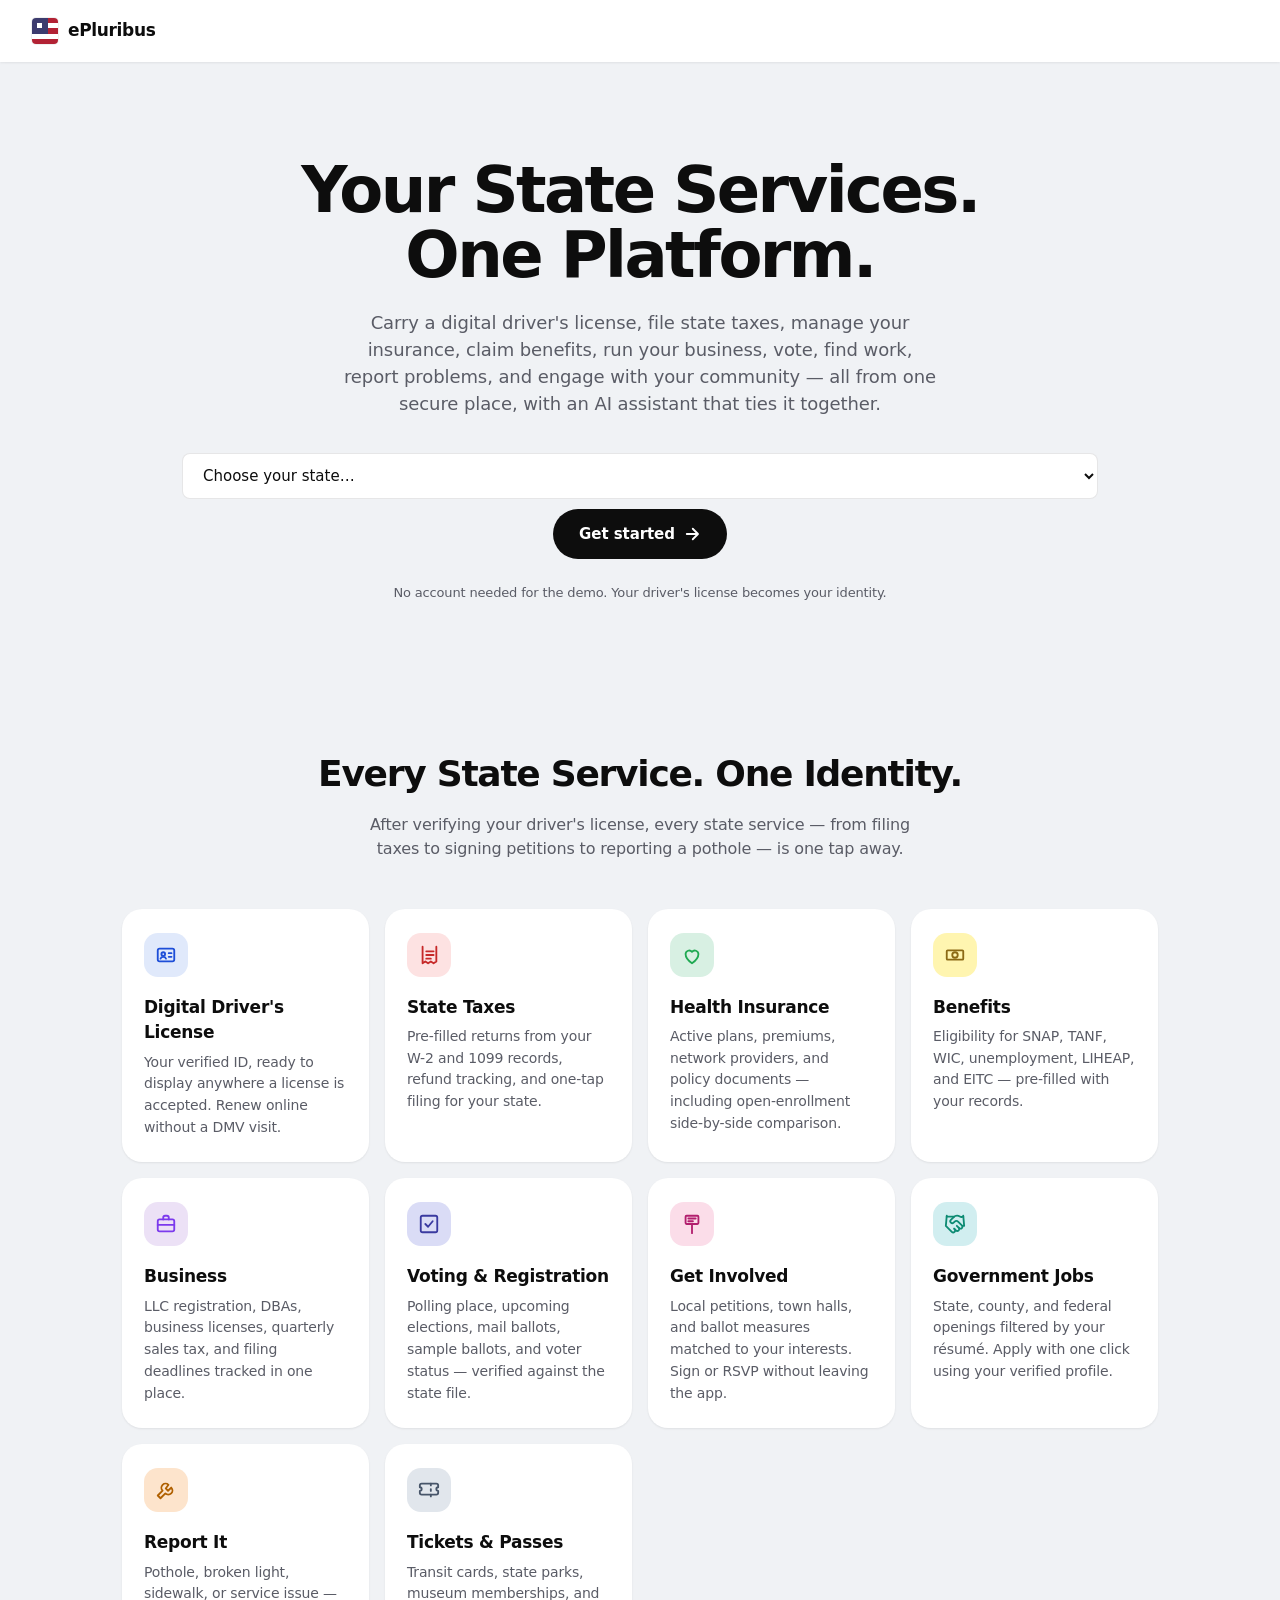
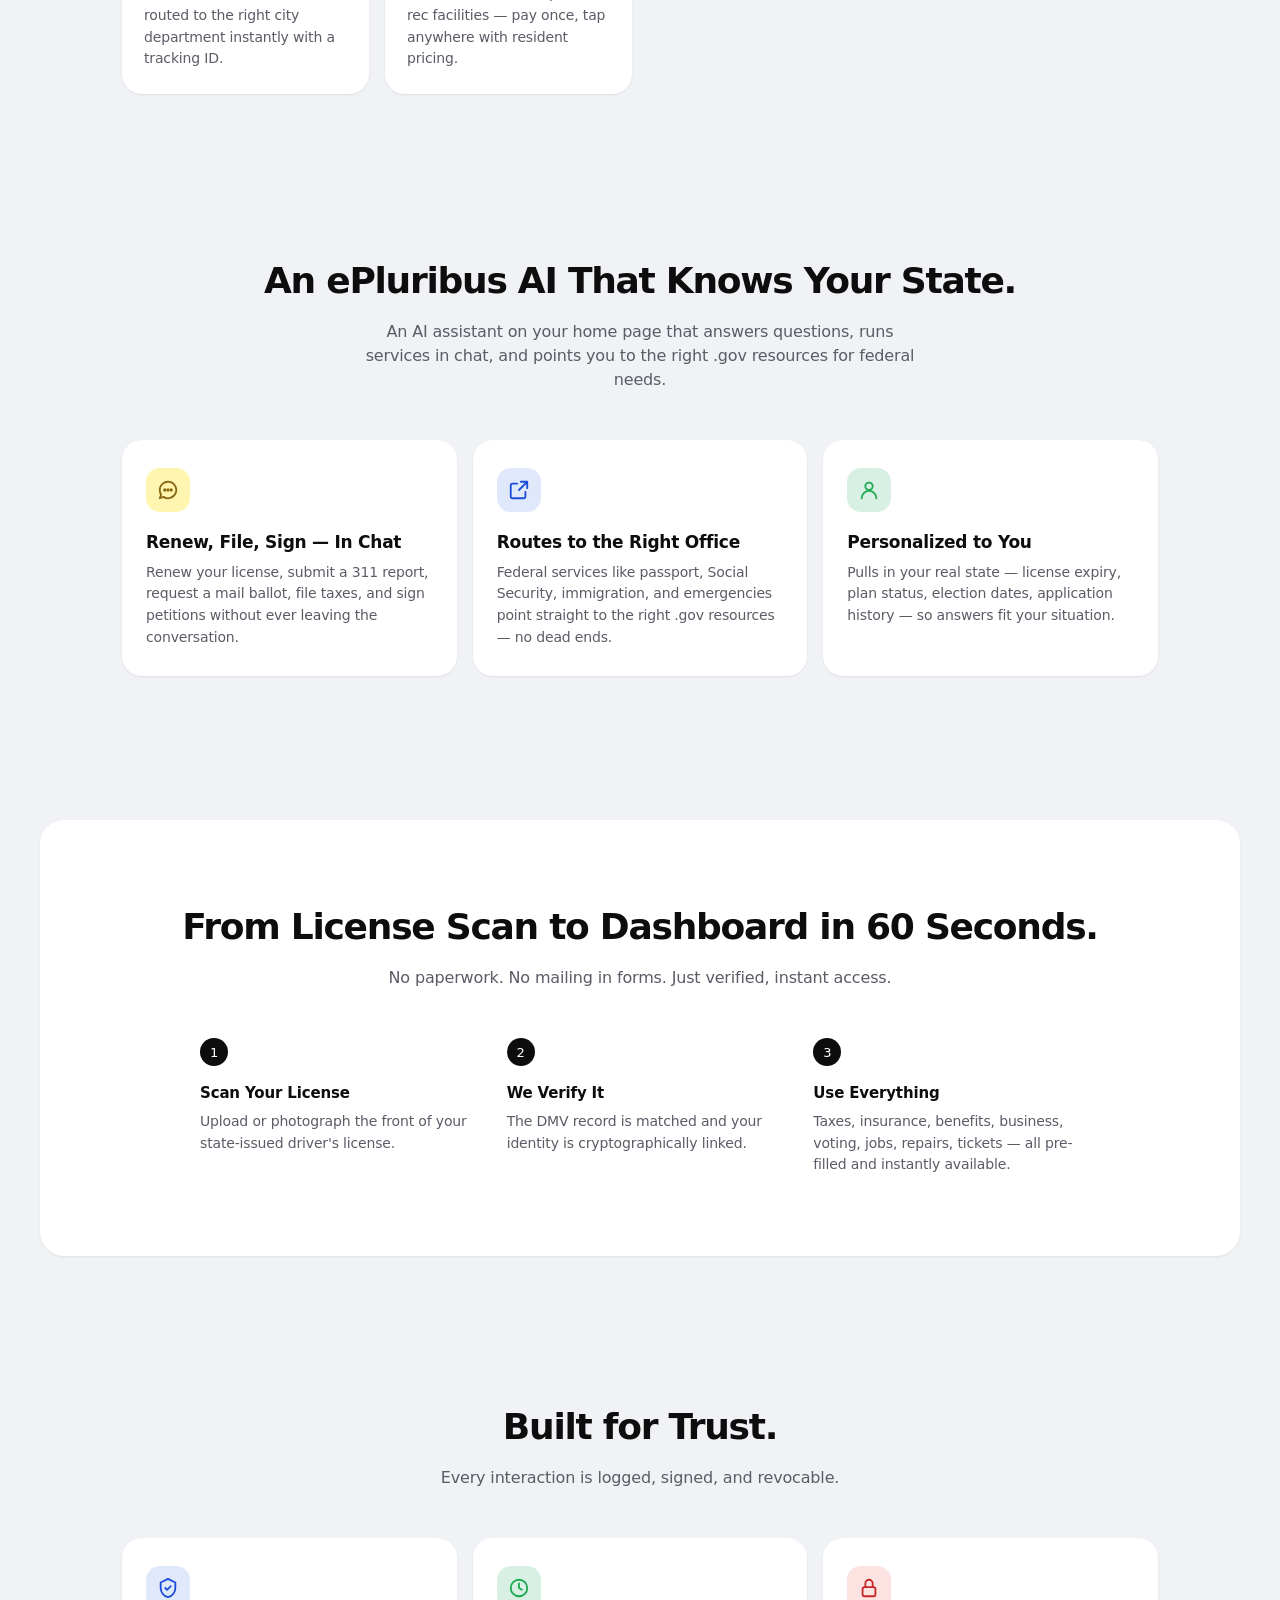
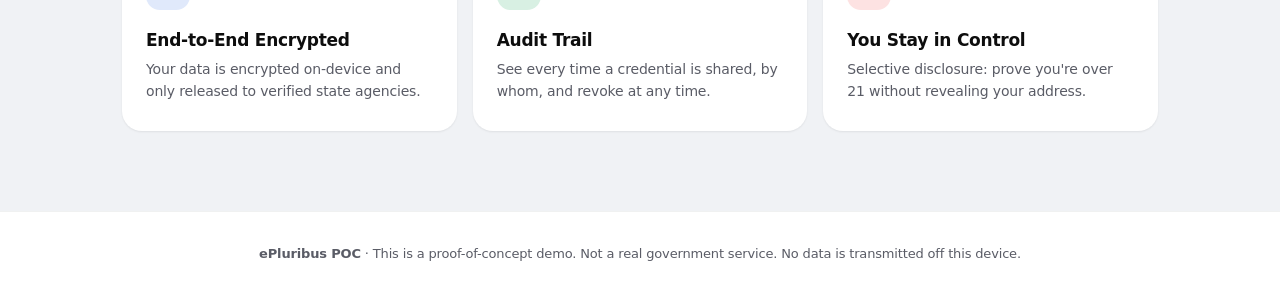
==== business.html @ 456b00ad "Initial commit: civic-usa-4 — chatbot-first dashboard variant Forked from civic-usa-3 (the tile-dash" ====
<!DOCTYPE html>
<html lang="en">
<head>
  <meta charset="UTF-8">
  <meta name="viewport" content="width=device-width, initial-scale=1.0">
  <title>Business — ePluribus</title>
  <link rel="stylesheet" href="css/styles.css">
</head>
<body data-page="business">
  <div class="app">
    <div id="sidebar-mount"></div>
    <main class="main-content">
      <div class="page-header">
        <div class="page-title">
          <h1>Business</h1>
          <p>Registered entities, licenses, sales tax, and filings.</p>
        </div>
        <button class="btn btn-primary">
          <svg width="16" height="16" viewBox="0 0 24 24" fill="none" stroke="currentColor" stroke-width="2.4" stroke-linecap="round" stroke-linejoin="round"><path d="M12 5v14M5 12h14"/></svg>
          Register new business
        </button>
      </div>

      <div class="grid-3 mb-6">
        <div class="stat">
          <div class="stat-label">Active entities</div>
          <div class="stat-value">1</div>
          <div class="stat-trend">Mitchell Design LLC</div>
        </div>
        <div class="stat">
          <div class="stat-label">Sales tax due</div>
          <div class="stat-value">$1,184</div>
          <div class="stat-trend down">Due May 31, 2026</div>
        </div>
        <div class="stat">
          <div class="stat-label">YTD gross receipts</div>
          <div class="stat-value">$23,460</div>
          <div class="stat-trend up">↑ 18% vs last year</div>
        </div>
      </div>

      <div class="card mb-6">
        <div class="card-header">
          <div>
            <div class="card-title">Mitchell Design LLC</div>
            <div class="text-sm text-muted">EIN 87-2340198 · Filed 2022-08-04</div>
          </div>
          <span class="badge badge-success"><span class="dot"></span>In good standing</span>
        </div>
        <div class="grid-4" style="gap:12px;">
          <div class="info-field"><label>Entity type</label><div class="value">LLC (single-member)</div></div>
          <div class="info-field"><label>State of formation</label><div class="value" id="bizState">California</div></div>
          <div class="info-field"><label>Registered agent</label><div class="value">Sarah K. Mitchell</div></div>
          <div class="info-field"><label>NAICS</label><div class="value">541430 · Graphic Design</div></div>
          <div class="info-field"><label>Sales tax permit</label><div class="value">SR-EH 100-987654</div></div>
          <div class="info-field"><label>Annual report due</label><div class="value">Aug 31, 2026</div></div>
          <div class="info-field"><label>DBA</label><div class="value">Mitchell Design — exp Jul 12</div></div>
          <div class="info-field"><label>Worker's comp</label><div class="value">Exempt (no employees)</div></div>
        </div>
      </div>

      <div class="grid-2 mb-6">
        <div class="card">
          <div class="card-header"><div class="card-title">Upcoming Filings</div></div>
          <ul class="list">
            <li class="list-item">
              <div class="list-item-icon" style="background:rgba(217,119,6,0.12);color:var(--warning);">
                <svg width="18" height="18" viewBox="0 0 24 24" fill="none" stroke="currentColor" stroke-width="2" stroke-linecap="round" stroke-linejoin="round"><circle cx="12" cy="12" r="9"/><path d="M12 9v4M12 17h.01"/></svg>
              </div>
              <div class="list-item-content">
                <div class="list-item-title">Q1 sales & use tax · $1,184</div>
                <div class="list-item-sub">Pre-filled from card-reader & invoice data</div>
              </div>
              <div class="list-item-meta"><strong>May 31</strong></div>
            </li>
            <li class="list-item">
              <div class="list-item-icon">
                <svg width="18" height="18" viewBox="0 0 24 24" fill="none" stroke="currentColor" stroke-width="2" stroke-linecap="round" stroke-linejoin="round"><rect x="3" y="5" width="18" height="16" rx="2"/><path d="M3 10h18M8 3v4M16 3v4"/></svg>
              </div>
              <div class="list-item-content">
                <div class="list-item-title">DBA renewal · Mitchell Design</div>
                <div class="list-item-sub">$26 county fee · 1-click renew</div>
              </div>
              <div class="list-item-meta"><strong>Jul 12</strong></div>
            </li>
            <li class="list-item">
              <div class="list-item-icon">
                <svg width="18" height="18" viewBox="0 0 24 24" fill="none" stroke="currentColor" stroke-width="2" stroke-linecap="round" stroke-linejoin="round"><path d="M14 3H7a2 2 0 0 0-2 2v14a2 2 0 0 0 2 2h10a2 2 0 0 0 2-2V8z"/><polyline points="14 3 14 8 19 8"/></svg>
              </div>
              <div class="list-item-content">
                <div class="list-item-title">LLC Statement of Information</div>
                <div class="list-item-sub">$20 SOS filing · biennial</div>
              </div>
              <div class="list-item-meta"><strong>Aug 31</strong></div>
            </li>
            <li class="list-item">
              <div class="list-item-icon">
                <svg width="18" height="18" viewBox="0 0 24 24" fill="none" stroke="currentColor" stroke-width="2" stroke-linecap="round" stroke-linejoin="round"><path d="M5 3v18l3-2 3 2 3-2 3 2 3-2V3"/><path d="M9 8h8M9 12h8M9 16h5"/></svg>
              </div>
              <div class="list-item-content">
                <div class="list-item-title">$800 LLC tax (FTB Form 568)</div>
                <div class="list-item-sub">Annual minimum franchise tax</div>
              </div>
              <div class="list-item-meta"><strong>Apr 15, 2027</strong></div>
            </li>
          </ul>
        </div>

        <div class="card">
          <div class="card-header"><div class="card-title">Licenses & Permits</div></div>
          <ul class="list">
            <li class="list-item">
              <div class="list-item-icon" style="background:rgba(5,150,105,0.12);color:var(--success);">
                <svg width="18" height="18" viewBox="0 0 24 24" fill="none" stroke="currentColor" stroke-width="2.4" stroke-linecap="round" stroke-linejoin="round"><polyline points="20 6 9 17 4 12"/></svg>
              </div>
              <div class="list-item-content">
                <div class="list-item-title">Seller's permit (CDTFA)</div>
                <div class="list-item-sub">SR-EH 100-987654</div>
              </div>
              <span class="badge badge-success">Active</span>
            </li>
            <li class="list-item">
              <div class="list-item-icon" style="background:rgba(5,150,105,0.12);color:var(--success);">
                <svg width="18" height="18" viewBox="0 0 24 24" fill="none" stroke="currentColor" stroke-width="2.4" stroke-linecap="round" stroke-linejoin="round"><polyline points="20 6 9 17 4 12"/></svg>
              </div>
              <div class="list-item-content">
                <div class="list-item-title">City of LA business tax cert.</div>
                <div class="list-item-sub">Renewed Feb 2026</div>
              </div>
              <span class="badge badge-success">Active</span>
            </li>
            <li class="list-item">
              <div class="list-item-icon" style="background:rgba(217,119,6,0.12);color:var(--warning);">
                <svg width="18" height="18" viewBox="0 0 24 24" fill="none" stroke="currentColor" stroke-width="2" stroke-linecap="round" stroke-linejoin="round"><circle cx="12" cy="12" r="9"/><path d="M12 7v5l3 2"/></svg>
              </div>
              <div class="list-item-content">
                <div class="list-item-title">DBA · Mitchell Design</div>
                <div class="list-item-sub">LA County recorder</div>
              </div>
              <span class="badge badge-warning">Renew soon</span>
            </li>
            <li class="list-item">
              <div class="list-item-icon">
                <svg width="18" height="18" viewBox="0 0 24 24" fill="none" stroke="currentColor" stroke-width="2" stroke-linecap="round" stroke-linejoin="round"><path d="M12 5v14M5 12h14"/></svg>
              </div>
              <div class="list-item-content">
                <div class="list-item-title text-muted">Add another license</div>
                <div class="list-item-sub">e.g. contractor's, professional, food handler</div>
              </div>
            </li>
          </ul>
        </div>
      </div>

      <div class="card">
        <div class="card-header"><div class="card-title">Recent Filings</div></div>
        <table class="table">
          <thead><tr><th>Date</th><th>Filing</th><th>Amount</th><th>Status</th></tr></thead>
          <tbody>
            <tr><td>Feb 28, 2026</td><td>Q4 2025 sales & use tax</td><td>$1,420</td><td><span class="badge badge-success">Accepted</span></td></tr>
            <tr><td>Feb 12, 2026</td><td>City of LA business tax renewal</td><td>$155</td><td><span class="badge badge-success">Accepted</span></td></tr>
            <tr><td>Apr 15, 2025</td><td>$800 LLC tax</td><td>$800</td><td><span class="badge badge-success">Accepted</span></td></tr>
            <tr><td>Aug 31, 2024</td><td>Statement of Information (LLC-12)</td><td>$20</td><td><span class="badge badge-success">Accepted</span></td></tr>
          </tbody>
        </table>
      </div>
    </main>
  </div>

  <script src="js/app.js"></script>
  <script>
    const u = getCitizen();
    if (u) document.getElementById('bizState').textContent = u.stateName;
  </script>
</body>
</html>
---- css/styles.css ----
:root {
  /* === Diia-inspired design tokens === */
  /* Pure white tiles floating on cool light gray with soft drop shadows.
     Yellow (#FFD500, the Ukrainian flag yellow) is the bold accent for CTAs;
     true black is the primary action color. Hairline gray borders are
     replaced with elevation shadows. Typography leans bolder and a touch
     larger to match Diia's confident, large-type feel. */

  /* Brand & accent */
  --diia-yellow: #FFD500;
  --diia-yellow-soft: #FFF5B0;
  --diia-yellow-dark: #E6BD00;
  --diia-black: #0d0d0d;
  --diia-black-soft: #2a2a2a;

  /* Surfaces — pure white tiles on a soft cool-gray page bg */
  --bg: #f0f2f5;
  --bg-alt: #e8eaee;
  --surface: #ffffff;
  --surface-1: #ffffff;
  --surface-2: #f7f8fa;
  --surface-3: #eff1f4;

  /* Text */
  --text: #0d0d0d;
  --text-muted: #5a5c66;
  --text-subtle: #9498a4;

  /* Status — bold, Diia-esque */
  --success: #1fa952;
  --warning: #ffa800;
  --danger:  #e03131;

  /* Radii — moderate, not Material-massive */
  --radius-sm: 8px;
  --radius: 14px;
  --radius-lg: 20px;
  --radius-xl: 24px;
  --radius-pill: 999px;

  /* Soft Diia drop shadows — distinct cards floating */
  --shadow-1: 0 1px 2px rgba(15, 17, 26, 0.04), 0 1px 3px rgba(15, 17, 26, 0.04);
  --shadow-2: 0 2px 6px rgba(15, 17, 26, 0.06), 0 8px 16px rgba(15, 17, 26, 0.04);
  --shadow-3: 0 4px 10px rgba(15, 17, 26, 0.06), 0 12px 32px rgba(15, 17, 26, 0.10);
  --shadow-4: 0 8px 16px rgba(15, 17, 26, 0.08), 0 24px 48px rgba(15, 17, 26, 0.12);

  /* Legacy aliases */
  --primary: var(--diia-black);
  --primary-dark: #000000;
  --primary-light: var(--diia-black-soft);
  --accent: var(--diia-yellow);
  --gold: var(--diia-yellow);
  --border: rgba(15, 17, 26, 0.06);
  --border-strong: rgba(15, 17, 26, 0.10);
  --shadow-sm: var(--shadow-1);
  --shadow:    var(--shadow-2);
  --shadow-lg: var(--shadow-3);
}

* { box-sizing: border-box; margin: 0; padding: 0; }
html, body { height: 100%; }

body {
  font-family: "e-Ukraine", "Inter", -apple-system, BlinkMacSystemFont, "Segoe UI", Roboto, system-ui, sans-serif;
  background: var(--bg);
  color: var(--text);
  line-height: 1.5;
  -webkit-font-smoothing: antialiased;
  letter-spacing: -0.01em;
}

a { color: var(--text); text-decoration: none; }
a:hover { color: var(--primary); }

/* === Top Nav (landing/scan) === */
.topnav {
  display: flex;
  align-items: center;
  justify-content: space-between;
  padding: 18px 32px;
  background: var(--surface);
  backdrop-filter: saturate(140%) blur(8px);
  -webkit-backdrop-filter: saturate(140%) blur(8px);
  border-bottom: none;
  box-shadow: var(--shadow-1);
  position: sticky;
  top: 0;
  z-index: 20;
}
.brand {
  display: flex;
  align-items: center;
  gap: 10px;
  font-weight: 600;
  font-size: 17px;
  color: var(--text);
  letter-spacing: -0.02em;
}
.brand-mark {
  width: 26px;
  height: 26px;
  flex-shrink: 0;
  border-radius: 4px;
  overflow: hidden;
  box-shadow: 0 0 0 1px rgba(0,0,0,0.06);
}
.brand-mark svg {
  display: block;
  width: 100%;
  height: 100%;
  shape-rendering: crispEdges;
}
.brand-state {
  color: var(--license-accent, var(--text-muted));
  font-weight: 700;
  font-size: 14px;
  letter-spacing: 0.04em;
  margin-left: 2px;
  padding: 1px 6px;
  border-radius: 4px;
  background: color-mix(in srgb, var(--license-accent, var(--text)) 14%, transparent);
}
.topnav-links { display: flex; gap: 28px; }
.topnav-links a { color: var(--text-muted); font-weight: 500; font-size: 14px; }
.topnav-links a:hover { color: var(--text); }

/* === Buttons === Diia-style: bold black primary, yellow accent CTA */
.btn {
  display: inline-flex;
  align-items: center;
  justify-content: center;
  gap: 8px;
  padding: 12px 22px;
  border: none;
  border-radius: var(--radius-pill);
  font: inherit;
  font-weight: 600;
  font-size: 14px;
  cursor: pointer;
  transition: background 0.15s ease, box-shadow 0.18s ease, transform 0.18s ease, color 0.15s ease;
  text-decoration: none;
  white-space: nowrap;
  letter-spacing: -0.005em;
}
.btn:hover { text-decoration: none; }
.btn-primary { background: var(--diia-black); color: white; }
.btn-primary:hover { background: #000; box-shadow: var(--shadow-2); }
.btn-secondary {
  background: var(--surface);
  color: var(--text);
  box-shadow: var(--shadow-1);
}
.btn-secondary:hover { box-shadow: var(--shadow-2); transform: translateY(-1px); }
.btn-ghost { background: transparent; color: var(--text); font-weight: 500; }
.btn-ghost:hover { background: var(--surface-2); }
/* Bold yellow CTA — use for the most important call-to-action on a screen */
.btn-accent { background: var(--license-accent, #c9a227); color: white; }
.btn-accent:hover {
  background: color-mix(in srgb, var(--license-accent, #c9a227) 88%, black);
  box-shadow: var(--shadow-2);
}
.btn-lg { padding: 14px 26px; font-size: 15px; }
.btn-block { width: 100%; }

/* === Hero === */
.hero {
  padding: 96px 32px 64px;
  max-width: 980px;
  margin: 0 auto;
  text-align: center;
}
.hero-eyebrow {
  display: inline-block;
  padding: 6px 14px;
  background: color-mix(in srgb, var(--license-accent, #c9a227) 22%, white);
  color: color-mix(in srgb, var(--license-accent, #c9a227) 70%, var(--diia-black));
  border-radius: var(--radius-pill);
  font-weight: 700;
  font-size: 12px;
  letter-spacing: 0.02em;
  text-transform: uppercase;
  margin-bottom: 24px;
  border: none;
}
.hero h1 {
  font-size: 64px;
  line-height: 1.02;
  font-weight: 800;
  letter-spacing: -0.04em;
  margin-bottom: 20px;
  color: var(--text);
}
.hero-sub {
  font-size: 18px;
  color: var(--text-muted);
  max-width: 600px;
  margin: 0 auto 36px;
  letter-spacing: -0.005em;
}
.hero-cta {
  display: flex;
  gap: 10px;
  justify-content: center;
  flex-wrap: wrap;
  align-items: center;
}
.state-select {
  padding: 12px 16px;
  font-size: 15px;
  border-radius: var(--radius-sm);
  border: 1px solid var(--border-strong);
  background: white;
  font-family: inherit;
  min-width: 240px;
  cursor: pointer;
  transition: border-color 0.15s ease;
}
.state-select:hover { border-color: var(--text); }

/* === Features Grid === */
.features {
  padding: 80px 32px;
  max-width: 1100px;
  margin: 0 auto;
}
.features-grid {
  display: grid;
  grid-template-columns: repeat(auto-fit, minmax(240px, 1fr));
  gap: 16px;
  margin-top: 48px;
  background: transparent;
  border: none;
  border-radius: 0;
  overflow: visible;
}
.feature-card {
  background: var(--surface);
  padding: 28px 24px;
  border-radius: var(--radius-lg);
  border: none;
  box-shadow: var(--shadow-1);
  transition: box-shadow 0.18s ease, transform 0.18s ease;
}
.feature-card:hover { box-shadow: var(--shadow-3); transform: translateY(-2px); background: var(--surface); }

.features-grid.features-grid-flow {
  gap: 16px;
  grid-template-columns: repeat(auto-fit, minmax(208px, 1fr));
}
.features-grid.features-grid-flow .feature-card { padding: 24px 22px; }
.feature-icon {
  width: 44px;
  height: 44px;
  border-radius: 14px;
  display: grid;
  place-items: center;
  margin-bottom: 18px;
  background: color-mix(in srgb, var(--license-accent, #c9a227) 18%, white);
  color: color-mix(in srgb, var(--license-accent, #c9a227) 70%, var(--diia-black));
  border: none;
}
.feature-icon.blue   { background: #e0e9fb; color: #1d4ed8; }
.feature-icon.red    { background: #fde2e2; color: #c62828; }
.feature-icon.green  { background: #d8f0e3; color: #1fa952; }
.feature-icon.gold   { background: #fff5b0; color: #8b6914; }
.feature-icon.purple { background: #ece1f6; color: #7c3aed; }
.feature-icon.teal   { background: #d1eef0; color: #0d8b73; }
.feature-icon.amber  { background: #fde4cc; color: #b06000; }
.feature-icon.rose   { background: #fbdde9; color: #b21f6e; }
.feature-icon.indigo { background: #dadcf6; color: #3a3aa0; }
.feature-icon.slate  { background: #e1e6ec; color: #475569; }
.feature-card h3 {
  font-size: 17px;
  font-weight: 700;
  margin-bottom: 6px;
  letter-spacing: -0.015em;
}
.feature-card p {
  color: var(--text-muted);
  font-size: 14px;
  line-height: 1.55;
}

.section-title {
  font-size: 36px;
  font-weight: 800;
  letter-spacing: -0.035em;
  text-align: center;
  margin-bottom: 12px;
  color: var(--text);
}
.section-sub {
  text-align: center;
  color: var(--text-muted);
  font-size: 16px;
  max-width: 560px;
  margin: 0 auto;
}

/* === How it works === */
.howit {
  background: var(--surface);
  padding: 80px 32px;
  border-top: none;
  border-bottom: none;
  box-shadow: var(--shadow-1);
  border-radius: var(--radius-xl);
  margin: 64px 24px;
  max-width: 1200px;
  margin-left: auto;
  margin-right: auto;
}
.howit-grid {
  max-width: 880px;
  margin: 48px auto 0;
  display: grid;
  grid-template-columns: repeat(3, 1fr);
  gap: 40px;
}
.howit-step .step-num {
  width: 28px; height: 28px;
  border-radius: 50%;
  background: var(--text);
  color: white;
  display: grid; place-items: center;
  font-weight: 500;
  font-size: 13px;
  margin-bottom: 16px;
}
.howit-step h4 {
  font-size: 15px;
  font-weight: 600;
  margin-bottom: 6px;
  letter-spacing: -0.01em;
}
.howit-step p { color: var(--text-muted); font-size: 14px; line-height: 1.55; }

footer {
  padding: 32px;
  text-align: center;
  color: var(--text-muted);
  font-size: 13px;
  background: white;
  border-top: 1px solid var(--border);
}

/* === Scan Page === */
.scan-page {
  max-width: 720px;
  margin: 64px auto;
  padding: 0 24px;
}
.scan-steps {
  display: flex;
  justify-content: center;
  gap: 20px;
  margin-bottom: 36px;
  flex-wrap: wrap;
}
.scan-step-indicator {
  display: flex;
  align-items: center;
  gap: 10px;
  color: var(--text-subtle);
  font-weight: 500;
  font-size: 13px;
}
.scan-step-indicator .num {
  width: 22px;
  height: 22px;
  border-radius: 50%;
  background: var(--bg-alt);
  display: grid;
  place-items: center;
  font-weight: 600;
  font-size: 11px;
  border: 1px solid var(--border);
}
.scan-step-indicator.active { color: var(--text); }
.scan-step-indicator.active .num { background: var(--text); color: white; border-color: var(--text); }
.scan-step-indicator.done .num { background: var(--success); color: white; border-color: var(--success); }

.scan-card {
  background: white;
  border-radius: var(--radius-xl);
  padding: 40px;
  border: 1px solid var(--border);
}
.scan-card h2 {
  font-size: 24px;
  font-weight: 600;
  margin-bottom: 8px;
  letter-spacing: -0.02em;
}
.scan-card .lead { color: var(--text-muted); margin-bottom: 28px; font-size: 15px; }

.dropzone {
  border: 1px dashed var(--border-strong);
  border-radius: var(--radius-lg);
  padding: 56px 32px;
  text-align: center;
  cursor: pointer;
  transition: border-color 0.15s ease, background 0.15s ease;
  background: var(--bg);
}
.dropzone:hover, .dropzone.drag {
  border-color: var(--text);
  background: var(--bg-alt);
}
.dropzone-icon {
  width: 44px;
  height: 44px;
  margin: 0 auto 14px;
  background: white;
  border-radius: 10px;
  display: grid;
  place-items: center;
  color: var(--text);
  border: 1px solid var(--border);
}
.dropzone h3 { font-size: 15px; font-weight: 600; margin-bottom: 4px; letter-spacing: -0.01em; }
.dropzone p { color: var(--text-muted); font-size: 13px; }

.scan-or {
  text-align: center;
  margin: 24px 0;
  color: var(--text-subtle);
  font-size: 11px;
  text-transform: uppercase;
  letter-spacing: 0.12em;
  position: relative;
}
.scan-or::before, .scan-or::after {
  content: "";
  position: absolute;
  top: 50%;
  width: 42%;
  height: 1px;
  background: var(--border);
}
.scan-or::before { left: 0; }
.scan-or::after { right: 0; }

/* === Scan animation === */
.scan-progress { text-align: center; padding: 20px 0; }
.scan-anim {
  width: 280px;
  height: 170px;
  background: linear-gradient(135deg, #0b3d91 0%, #1e3a8a 60%, #0a0a0a 100%);
  border-radius: 12px;
  margin: 0 auto 24px;
  position: relative;
  overflow: hidden;
}
.scan-anim::before {
  content: "";
  position: absolute;
  inset: 12px;
  border: 1px dashed rgba(255,255,255,0.25);
  border-radius: 6px;
}
.scan-anim::after {
  content: "";
  position: absolute;
  top: 0; left: 0; right: 0;
  height: 2px;
  background: linear-gradient(90deg, transparent, rgba(255,255,255,0.9), transparent);
  box-shadow: 0 0 16px rgba(255,255,255,0.5);
  animation: scan 2s linear infinite;
}
@keyframes scan {
  0%   { top: 0; opacity: 1; }
  50%  { top: calc(100% - 2px); opacity: 1; }
  51%  { opacity: 0; }
  100% { top: 0; opacity: 0; }
}
.progress-bar {
  width: 100%;
  height: 4px;
  background: var(--bg-alt);
  border-radius: 100px;
  overflow: hidden;
  margin: 16px 0 8px;
}
.progress-fill {
  height: 100%;
  background: var(--text);
  border-radius: 100px;
  width: 0;
  transition: width 0.4s ease;
}
.scan-status {
  color: var(--text-muted);
  font-size: 13px;
}

/* Each info-field is its own white tile; container is transparent. */
.scanned-info {
  display: flex;
  flex-wrap: wrap;
  gap: 8px;
  margin: 20px 0;
  background: transparent;
  border: none;
  border-radius: 0;
  overflow: visible;
}
.info-field {
  background: var(--surface-2);
  padding: 14px 16px;
  border-radius: var(--radius);
  flex: 1 1 calc(50% - 4px);
  min-width: 200px;
}
.info-field.full { flex-basis: 100%; }
.info-field label {
  display: block;
  font-size: 11px;
  color: var(--text-muted);
  font-weight: 500;
  text-transform: uppercase;
  letter-spacing: 0.06em;
  margin-bottom: 4px;
}
.info-field .value { font-weight: 500; font-size: 14px; }

/* === Dashboard / app shell === */
.app {
  display: grid;
  grid-template-columns: 64px 1fr;
  min-height: 100vh;
}
.sidebar {
  background: var(--surface);
  border-right: none;
  display: flex;
  flex-direction: column;
  padding: 18px 12px;
  position: sticky;
  top: 0;
  height: 100vh;
  width: 72px;
  overflow: hidden;
  z-index: 50;
  box-shadow: var(--shadow-1);
  transition: width 0.2s ease, box-shadow 0.2s ease;
}
.sidebar:hover {
  width: 240px;
  box-shadow: var(--shadow-3);
}
.sidebar .brand span,
.sidebar nav a span,
.user-info,
.sidebar .signout {
  opacity: 0;
  transition: opacity 0.12s ease;
  pointer-events: none;
}
.sidebar:hover .brand span,
.sidebar:hover nav a span,
.sidebar:hover .user-info,
.sidebar:hover .signout {
  opacity: 1;
  pointer-events: auto;
}
/* Labels shrink to fit whatever flex space is available — at sidebar width
   64px, min-width:0 lets them collapse to 0 (icon visible alone); at 232px
   they expand to text width. white-space:nowrap prevents long labels from
   wrapping to multiple lines (which would inflate row height). The layout
   stays stable across hover, so only width + opacity transition. */
.sidebar .brand > span,
.sidebar nav a > span,
.user-info {
  min-width: 0;
  overflow: hidden;
  white-space: nowrap;
}
.sidebar .brand { padding: 4px 11px 12px; }
.sidebar nav { flex: 1; }
.sidebar nav a {
  display: flex;
  align-items: center;
  gap: 14px;
  padding: 10px 14px;
  border-radius: var(--radius-pill);
  color: var(--text-muted);
  font-weight: 600;
  font-size: 14px;
  margin-bottom: 2px;
  transition: background 0.15s ease, color 0.15s ease;
  letter-spacing: -0.005em;
}
.sidebar nav a:hover { background: var(--surface-2); color: var(--text); text-decoration: none; }
.sidebar nav a.active {
  background: color-mix(in srgb, var(--license-accent, #c9a227) 22%, white);
  color: color-mix(in srgb, var(--license-accent, #c9a227) 70%, var(--diia-black));
  font-weight: 700;
  box-shadow: none;
  border: none;
}
.sidebar nav a.active svg { color: color-mix(in srgb, var(--license-accent, #c9a227) 70%, var(--diia-black)); opacity: 1; }
.sidebar nav a svg { flex-shrink: 0; opacity: 0.9; }

.user-card {
  background: var(--surface-2);
  border: none;
  border-radius: var(--radius);
  padding: 10px;
  display: flex;
  align-items: center;
  gap: 10px;
  transition: background 0.15s ease, border-color 0.15s ease, padding 0.15s ease;
}
.sidebar:not(:hover) .user-card {
  background: transparent;
  border-color: transparent;
  padding: 4px 9px;
}
.avatar {
  width: 30px;
  height: 30px;
  border-radius: 50%;
  background: linear-gradient(135deg,
    var(--license-deep, var(--text)) 0%,
    var(--license-accent, var(--text)) 100%);
  color: white;
  box-shadow: inset 0 1px 0 rgba(255,255,255,0.18);
  display: grid;
  place-items: center;
  font-weight: 600;
  font-size: 12px;
  flex-shrink: 0;
}
.user-info { flex: 1; min-width: 0; }
.user-info .name {
  font-weight: 500;
  font-size: 13px;
  overflow: hidden;
  text-overflow: ellipsis;
  white-space: nowrap;
}
.user-info .state {
  font-size: 12px;
  color: var(--text-muted);
  display: flex;
  align-items: center;
  gap: 6px;
}
.state-flag-chip {
  display: inline-block;
  width: 22px;
  height: 14px;
  flex-shrink: 0;
  border-radius: 2px;
  background-size: cover;
  background-position: center;
  background-color: var(--bg-alt);
  box-shadow: 0 0 0 1px rgba(0,0,0,0.10), 0 1px 1px rgba(0,0,0,0.06);
}

.main-content {
  padding: 36px 44px 60px;
  max-width: 1200px;
  width: 100%;
  position: relative;
  isolation: isolate;
}
.main-content::before {
  content: "";
  position: absolute;
  top: 0;
  left: 0;
  right: 0;
  height: 3px;
  background: var(--license-accent, var(--border));
  z-index: 1;
}
.page-header {
  display: flex;
  align-items: flex-end;
  justify-content: space-between;
  margin-bottom: 32px;
  gap: 20px;
  flex-wrap: wrap;
}
.page-title h1 {
  font-size: 26px;
  letter-spacing: -0.025em;
  font-weight: 600;
}
.page-title p { color: var(--text-muted); margin-top: 4px; font-size: 14px; }

/* === Cards & layout === */
.card {
  background: var(--surface);
  border-radius: var(--radius-lg);
  padding: 24px;
  border: none;
  box-shadow: var(--shadow-1);
}
.card-header {
  display: flex;
  align-items: center;
  justify-content: space-between;
  margin-bottom: 16px;
}
.card-title { font-size: 14px; font-weight: 600; letter-spacing: -0.005em; }
.card-link { font-size: 13px; color: var(--text-muted); }
.card-link:hover { color: var(--text); }

.grid-2 { display: grid; grid-template-columns: repeat(2, 1fr); gap: 16px; }
.grid-3 { display: grid; grid-template-columns: repeat(3, 1fr); gap: 14px; }
.grid-4 { display: grid; grid-template-columns: repeat(4, 1fr); gap: 12px; }
@media (max-width: 900px) {
  .grid-2, .grid-3, .grid-4 { grid-template-columns: 1fr; }
}

.stat {
  background: var(--surface);
  padding: 18px 20px;
  border-radius: var(--radius);
  border: none;
  box-shadow: var(--shadow-1);
}
.stat-label { font-size: 12px; color: var(--text-muted); font-weight: 500; text-transform: uppercase; letter-spacing: 0.04em; }
.stat-value {
  font-size: 28px;
  font-weight: 700;
  margin-top: 6px;
  letter-spacing: -0.03em;
}
.stat-trend {
  font-size: 12px;
  font-weight: 500;
  margin-top: 4px;
  display: inline-flex;
  align-items: center;
  gap: 4px;
}
.stat-trend.up { color: var(--success); }
.stat-trend.down { color: var(--danger); }

/* === Service cards (dashboard) === */
.services {
  display: grid;
  grid-template-columns: repeat(auto-fit, minmax(220px, 1fr));
  gap: 12px;
}
.service-card {
  background: var(--surface);
  padding: 22px;
  border-radius: var(--radius-lg);
  border: none;
  box-shadow: var(--shadow-1);
  cursor: pointer;
  transition: box-shadow 0.18s ease, transform 0.18s ease;
  display: block;
  color: inherit;
}
.service-card:hover {
  box-shadow: var(--shadow-3);
  transform: translateY(-2px);
  text-decoration: none;
}
.service-icon {
  width: 44px;
  height: 44px;
  border-radius: 14px;
  display: grid;
  place-items: center;
  margin-bottom: 18px;
  /* Default falls back to a soft tint of the citizen's state-themed accent */
  background: color-mix(in srgb, var(--license-accent, #c9a227) 18%, white);
  color: color-mix(in srgb, var(--license-accent, #c9a227) 70%, var(--diia-black));
  border: none;
}
.service-icon.blue   { background: #e0e9fb; color: #1d4ed8; }
.service-icon.red    { background: #fde2e2; color: #c62828; }
.service-icon.green  { background: #d8f0e3; color: #1fa952; }
.service-icon.gold   { background: #fff5b0; color: #8b6914; }
.service-icon.purple { background: #ece1f6; color: #7c3aed; }
.service-icon.teal   { background: #d1eef0; color: #0d8b73; }
.service-icon.amber  { background: #fde4cc; color: #b06000; }
.service-icon.rose   { background: #fbdde9; color: #b21f6e; }
.service-icon.indigo { background: #dadcf6; color: #3a3aa0; }
.service-icon.slate  { background: #e1e6ec; color: #475569; }
.service-card h3 {
  font-size: 16px;
  font-weight: 700;
  margin-bottom: 4px;
  letter-spacing: -0.015em;
}
.service-card p { color: var(--text-muted); font-size: 13px; line-height: 1.5; }

/* === Digital License Card === */
.license-wrap {
  display: flex;
  flex-direction: column;
  align-items: flex-start;
  gap: 20px;
}
.license-card {
  width: 100%;
  max-width: 520px;
  aspect-ratio: 1.586 / 1;
  border-radius: 16px;
  background:
    radial-gradient(circle at 12% -10%, rgba(180, 200, 255, 0.14) 0%, transparent 45%),
    radial-gradient(circle at 95% 105%, rgba(0, 0, 20, 0.55) 0%, transparent 55%),
    repeating-linear-gradient(22deg, transparent 0 6px, rgba(255,255,255,0.025) 6px 7px),
    linear-gradient(135deg, var(--license-deep, #0a1138) 0%, #06092a 100%);
  color: white;
  padding: 22px 24px;
  position: relative;
  box-shadow:
    inset 0 1px 0 rgba(255,255,255,0.10),
    inset 0 -1px 0 rgba(0,0,0,0.30),
    0 1px 2px rgba(15,23,42,0.20),
    0 12px 32px rgba(11,61,145,0.22),
    0 24px 60px rgba(15,23,42,0.22);
  overflow: hidden;
  font-family: -apple-system, "Segoe UI", sans-serif;
  transition: transform 0.2s ease, box-shadow 0.2s ease;
  isolation: isolate;
}
.license-card:hover {
  transform: translateY(-2px);
  box-shadow:
    inset 0 1px 0 rgba(255,255,255,0.10),
    inset 0 -1px 0 rgba(0,0,0,0.30),
    0 1px 2px rgba(15,23,42,0.20),
    0 18px 40px rgba(11,61,145,0.28),
    0 32px 80px rgba(15,23,42,0.28);
}
.license-card::before {
  content: "";
  position: absolute;
  top: -40%; right: -20%;
  width: 360px; height: 360px;
  background: radial-gradient(circle, rgba(255,255,255,0.08) 0%, transparent 60%);
  pointer-events: none;
  z-index: 1;
}
.license-card::after {
  content: "";
  position: absolute;
  bottom: -50%; left: -20%;
  width: 280px; height: 280px;
  background: radial-gradient(circle, rgba(200,16,46,0.10) 0%, transparent 60%);
  pointer-events: none;
  z-index: 1;
}

.license-glyph {
  position: absolute;
  inset: 0;
  background-size: cover;
  background-position: center;
  background-repeat: no-repeat;
  opacity: 0.55;
  pointer-events: none;
  z-index: 0;
  border-radius: inherit;
  filter: saturate(0.85);
}
.license-scrim {
  position: absolute;
  inset: 0;
  border-radius: inherit;
  pointer-events: none;
  z-index: 1;
  background:
    linear-gradient(180deg,
      rgba(8, 12, 35, 0.35) 0%,
      rgba(8, 12, 35, 0.05) 18%,
      rgba(8, 12, 35, 0.05) 50%,
      rgba(8, 12, 35, 0.65) 100%);
}

.license-state {
  font-size: 14px;
  font-weight: 600;
  text-transform: uppercase;
  letter-spacing: 0.10em;
  position: relative;
  z-index: 2;
  display: inline-block;
  padding-bottom: 3px;
  border-bottom: 1px solid var(--license-accent, rgba(255,255,255,0.4));
}
.license-type {
  font-size: 10px;
  opacity: 0.7;
  text-transform: uppercase;
  letter-spacing: 0.14em;
  margin-top: 4px;
  font-weight: 500;
  position: relative;
  z-index: 2;
}

.passport-flag {
  position: absolute;
  top: 18px;
  right: 22px;
  width: 38px;
  height: 20px;
  border-radius: 2px;
  overflow: hidden;
  box-shadow: 0 1px 2px rgba(0,0,0,0.35), inset 0 0 0 0.5px rgba(0,0,0,0.15);
  z-index: 2;
}

.license-portrait {
  width: 78px;
  height: 96px;
  border-radius: 6px;
  background: linear-gradient(180deg,
    color-mix(in srgb, var(--license-accent, #c9a227) 28%, #2a3548) 0%,
    #1a2236 100%);
  position: absolute;
  top: 96px; left: 24px;
  display: grid;
  place-items: center;
  font-size: 24px;
  font-weight: 600;
  color: rgba(255,255,255,0.92);
  letter-spacing: 0.05em;
  box-shadow:
    inset 0 0 0 1px rgba(255,255,255,0.18),
    inset 0 -16px 24px rgba(0,0,0,0.30),
    0 1px 2px rgba(0,0,0,0.35);
  z-index: 3;
  text-shadow: 0 1px 2px rgba(0,0,0,0.4);
}

.license-fields {
  position: absolute;
  top: 96px;
  left: 116px;
  right: 24px;
  z-index: 3;
}
.license-name {
  font-size: 18px;
  font-weight: 600;
  letter-spacing: 0.02em;
  margin-bottom: 2px;
  white-space: nowrap;
  overflow: hidden;
  text-overflow: ellipsis;
  color: rgba(255,255,255,0.96);
  text-shadow: 0 1px 0 rgba(0,0,0,0.30), 0 0 1px rgba(255,255,255,0.12);
}
.license-address {
  font-size: 14px;
  font-weight: 500;
  letter-spacing: 0.05em;
  color: rgba(255,255,255,0.72);
  margin-bottom: 12px;
  white-space: nowrap;
  overflow: hidden;
  text-overflow: ellipsis;
  font-family: ui-monospace, "SF Mono", Menlo, Consolas, monospace;
}
/* Meta fields fill the empty bottom half of the card in a 4-column grid.
   minmax(0, 1fr) forces truly equal columns regardless of content width
   (otherwise long labels like "Date of Birth" can stretch their cell). */
.license-meta {
  position: absolute;
  left: 24px;
  right: 24px;
  bottom: 22px;
  z-index: 3;
  display: grid;
  grid-template-columns: repeat(4, minmax(0, 1fr));
  gap: 18px 24px;
}
.license-meta > div { line-height: 1.15; min-width: 0; }
.license-meta span {
  display: block;
  font-size: 9px;
  letter-spacing: 0.14em;
  text-transform: uppercase;
  opacity: 0.6;
  margin-bottom: 4px;
  font-weight: 500;
  color: rgba(255,255,255,0.95);
}
.license-meta strong {
  display: block;
  font-size: 14px;
  font-weight: 600;
  letter-spacing: 0.02em;
  color: rgba(255,255,255,0.96);
  font-feature-settings: "tnum";
  white-space: nowrap;
}

.license-num-line {
  margin-top: 6px;
  display: flex;
  align-items: baseline;
  gap: 8px;
}
.license-num-line span {
  font-size: 9px;
  letter-spacing: 0.20em;
  text-transform: uppercase;
  opacity: 0.65;
  font-weight: 600;
  color: rgba(255,255,255,0.85);
}
.license-num-line strong {
  font-size: 14px;
  font-weight: 600;
  letter-spacing: 0.02em;
  color: rgba(255,255,255,0.96);
  font-feature-settings: "tnum";
  white-space: nowrap;
}

/* Flip mechanics: front + back card share the .license-card styling but
   sit absolutely inside the .license-flip-inner; on .flipped the inner
   rotates 180deg around Y, swapping which face is visible. */
.license-flip {
  width: 100%;
  max-width: 520px;
  aspect-ratio: 1.586 / 1;
  perspective: 1400px;
  position: relative;
}
.license-flip-inner {
  position: relative;
  width: 100%;
  height: 100%;
  transform-style: preserve-3d;
  transition: transform 0.75s cubic-bezier(0.4, 0.0, 0.2, 1);
}
.license-flip.flipped .license-flip-inner {
  transform: rotateY(180deg);
}
.license-flip > .license-flip-inner > .license-card {
  position: absolute;
  inset: 0;
  width: 100%;
  height: 100%;
  max-width: none;
  aspect-ratio: auto;
  margin: 0;
  -webkit-backface-visibility: hidden;
  backface-visibility: hidden;
}
.license-flip.flipped .license-front { pointer-events: none; }
.license-flip:not(.flipped) .license-back { pointer-events: none; }

/* Back face — simplified, dark blue, QR centered. */
.license-card.license-back {
  transform: rotateY(180deg);
  background:
    radial-gradient(circle at 20% 0%, rgba(180, 200, 255, 0.10) 0%, transparent 55%),
    linear-gradient(135deg, #0c2a6b 0%, #051538 100%);
  display: grid;
  place-items: center;
  padding: 24px;
  font-family: -apple-system, "Segoe UI", sans-serif;
}
.license-back-content {
  display: flex;
  flex-direction: column;
  align-items: center;
  gap: 10px;
  position: relative;
  z-index: 4;
  text-align: center;
  color: white;
}
.license-back-state {
  font-size: 12px;
  font-weight: 600;
  text-transform: uppercase;
  letter-spacing: 0.20em;
  opacity: 0.88;
}
.license-back-label {
  font-size: 10px;
  opacity: 0.55;
  text-transform: uppercase;
  letter-spacing: 0.18em;
  font-weight: 500;
  margin-top: -6px;
}
.license-qr-large {
  width: 168px;
  height: 168px;
  background: white;
  border-radius: 10px;
  padding: 8px;
  box-shadow:
    0 8px 28px rgba(0,0,0,0.45),
    inset 0 1px 0 rgba(255,255,255,0.6);
  display: grid;
  place-items: center;
  margin-top: 4px;
}
.license-qr-large img {
  width: 100%;
  height: 100%;
  display: block;
  border-radius: 4px;
}

.license-shine {
  position: absolute;
  inset: 0;
  border-radius: inherit;
  pointer-events: none;
  background: linear-gradient(115deg,
    transparent 35%,
    rgba(255,255,255,0.18) 50%,
    transparent 65%);
  transform: translateX(-150%);
  opacity: 0;
  z-index: 5;
}
@media (prefers-reduced-motion: no-preference) {
  @keyframes license-sheen {
    0%   { transform: translateX(-150%); opacity: 0; }
    25%  { opacity: 1; }
    75%  { opacity: 1; }
    100% { transform: translateX(150%); opacity: 0; }
  }
  .license-card:hover .license-shine {
    animation: license-sheen 1.4s ease;
  }
}

.renewal-pane {
  background: var(--bg);
  border: 1px solid var(--border);
  border-radius: var(--radius);
  padding: 22px;
}

.license-actions { display: flex; gap: 10px; margin-top: 20px; flex-wrap: wrap; }

/* === Wallet tabs + document panels === */
.doc-tabs {
  display: flex;
  flex-wrap: wrap;
  gap: 6px;
  margin-bottom: 24px;
}
.doc-tab {
  display: inline-flex;
  align-items: center;
  gap: 8px;
  font: inherit;
  font-size: 13px;
  font-weight: 500;
  padding: 8px 14px;
  border-radius: 100px;
  border: 1px solid var(--border-strong);
  background: white;
  color: var(--text-muted);
  cursor: pointer;
  transition: border-color 0.15s ease, color 0.15s ease, background 0.15s ease;
  letter-spacing: -0.005em;
}
.doc-tab:hover { border-color: var(--text); color: var(--text); }
.doc-tab.active {
  background: var(--text);
  border-color: var(--text);
  color: white;
}
.doc-tab svg { flex-shrink: 0; }

.doc-panel { animation: doc-fade-in 0.18s ease; }
.doc-panel[hidden] { display: none; }
@keyframes doc-fade-in {
  from { opacity: 0; transform: translateY(4px); }
  to { opacity: 1; transform: none; }
}

/* Generic doc-card chassis. Each doc-card variant overrides the background
   and inner layout; sizing/aspect/shadow are shared. */
.doc-card {
  width: 100%;
  max-width: 520px;
  aspect-ratio: 1.586 / 1;
  border-radius: 16px;
  padding: 22px 24px;
  position: relative;
  overflow: hidden;
  font-family: -apple-system, "Segoe UI", sans-serif;
  box-shadow:
    0 1px 2px rgba(15,23,42,0.20),
    0 12px 32px rgba(11,61,145,0.18),
    0 24px 60px rgba(15,23,42,0.20);
  transition: transform 0.2s ease, box-shadow 0.2s ease;
}
.doc-card:hover {
  transform: translateY(-2px);
  box-shadow:
    0 1px 2px rgba(15,23,42,0.20),
    0 18px 40px rgba(11,61,145,0.22),
    0 32px 80px rgba(15,23,42,0.24);
}

/* ---------- Passport ---------- */
.passport-card {
  background:
    radial-gradient(circle at 18% 0%, rgba(201,162,39,0.16) 0%, transparent 55%),
    linear-gradient(135deg, #0a1f4a 0%, #051538 100%);
  color: rgba(255,255,255,0.92);
  display: grid;
  grid-template-columns: 90px 1fr;
  grid-template-rows: auto auto auto;
  column-gap: 16px;
  row-gap: 8px;
  padding: 18px 22px;
}
.passport-watermark {
  position: absolute;
  inset: 0;
  background-image: radial-gradient(circle, rgba(201,162,39,0.10) 0%, transparent 60%);
  background-size: 50% 50%;
  background-position: center;
  background-repeat: no-repeat;
  pointer-events: none;
}
.passport-header {
  grid-column: 1 / -1;
  border-bottom: 1px solid rgba(201,162,39,0.30);
  padding-bottom: 6px;
  position: relative;
  z-index: 1;
}
.passport-country {
  color: #e8c66b;
  font-size: 12px;
  font-weight: 600;
  letter-spacing: 0.16em;
}
.passport-type {
  font-size: 9.5px;
  letter-spacing: 0.06em;
  opacity: 0.7;
  margin-top: 2px;
}
.passport-photo {
  width: 76px;
  height: 96px;
  border-radius: 4px;
  background: linear-gradient(180deg, #94a3b8 0%, #475569 100%);
  display: grid;
  place-items: center;
  font-size: 22px;
  font-weight: 600;
  color: rgba(255,255,255,0.85);
  letter-spacing: 0.04em;
  box-shadow: inset 0 0 0 1px rgba(255,255,255,0.20);
  align-self: center;
  position: relative;
  z-index: 1;
}
.passport-fields {
  position: relative;
  z-index: 1;
  align-self: center;
}
.passport-meta {
  display: grid;
  grid-template-columns: repeat(2, 1fr);
  gap: 5px 14px;
  font-size: 9.5px;
}
.passport-meta span {
  display: block;
  color: #c8a248;
  font-weight: 500;
  letter-spacing: 0.06em;
  text-transform: uppercase;
  font-size: 8.5px;
  margin-bottom: 1px;
}
.passport-meta strong {
  font-size: 11px;
  font-weight: 600;
  letter-spacing: 0.02em;
}
.passport-mrz {
  grid-column: 1 / -1;
  font-family: ui-monospace, "SF Mono", Menlo, Consolas, monospace;
  font-size: 9.5px;
  letter-spacing: 0.10em;
  background: rgba(0,0,0,0.30);
  padding: 6px 10px;
  border-radius: 3px;
  white-space: nowrap;
  overflow: hidden;
  text-overflow: ellipsis;
  margin-top: 4px;
  position: relative;
  z-index: 1;
}

/* ---------- Hunting ---------- */
.hunting-card {
  background:
    radial-gradient(circle at 80% 100%, rgba(94,141,72,0.30) 0%, transparent 55%),
    linear-gradient(135deg, #1f3a2a 0%, #0a1f15 100%);
  color: rgba(255,255,255,0.92);
  padding: 22px 24px;
}
.hunting-watermark {
  position: absolute;
  bottom: -10px;
  right: -20px;
  width: 180px;
  height: 180px;
  background-image: url("data:image/svg+xml;utf8,<svg xmlns='http://www.w3.org/2000/svg' viewBox='0 0 24 24' fill='%23a8c897' opacity='0.18'><path d='M12 2L7 9h2L5 15h2.5L3 21h18l-4.5-6H19l-4-6h2zm-1 17h2v3h-2z'/></svg>");
  background-size: contain;
  background-repeat: no-repeat;
  pointer-events: none;
}
.hunting-header { position: relative; z-index: 1; }
.hunting-state {
  font-size: 11px;
  letter-spacing: 0.18em;
  color: #d4cfa3;
  font-weight: 600;
}
.hunting-dept {
  font-size: 10px;
  opacity: 0.7;
  letter-spacing: 0.06em;
  margin-top: 2px;
}
.hunting-title {
  font-size: 22px;
  font-weight: 700;
  letter-spacing: 0.04em;
  margin-top: 14px;
  position: relative;
  z-index: 1;
  text-transform: uppercase;
}
.hunting-name {
  font-size: 16px;
  font-weight: 600;
  margin-top: 4px;
  letter-spacing: 0.01em;
  position: relative;
  z-index: 1;
}
.hunting-fields {
  display: grid;
  grid-template-columns: repeat(2, 1fr);
  gap: 6px 18px;
  margin-top: 16px;
  position: relative;
  z-index: 1;
}
.hunting-fields span {
  display: block;
  color: #d4cfa3;
  font-size: 9px;
  font-weight: 500;
  letter-spacing: 0.08em;
  text-transform: uppercase;
}
.hunting-fields strong {
  display: block;
  font-size: 12px;
  font-weight: 600;
  margin-top: 1px;
  letter-spacing: 0.02em;
}
.hunting-tags {
  display: flex;
  flex-wrap: wrap;
  gap: 6px;
  margin-top: 14px;
  position: relative;
  z-index: 1;
}
.hunting-tag {
  font-size: 10px;
  font-weight: 600;
  padding: 3px 9px;
  border-radius: 100px;
  background: rgba(168,200,151,0.20);
  border: 1px solid rgba(168,200,151,0.35);
  color: #d4e8c1;
  letter-spacing: 0.04em;
}

/* ---------- Vehicle Registration ---------- */
.vehicle-card {
  background:
    repeating-linear-gradient(0deg, transparent 0 28px, rgba(0,0,0,0.025) 28px 29px),
    linear-gradient(180deg, #fefefe 0%, #f3f0e7 100%);
  color: var(--text);
  padding: 18px 22px;
  border: 1px solid #d8d4c5;
}
.vehicle-stamp {
  position: absolute;
  top: 18px;
  right: 22px;
  font-size: 11px;
  font-weight: 800;
  letter-spacing: 0.18em;
  color: rgba(185,28,28,0.45);
  border: 2px solid rgba(185,28,28,0.45);
  padding: 3px 8px;
  border-radius: 3px;
  transform: rotate(-6deg);
  pointer-events: none;
}
.vehicle-header {
  border-bottom: 2px solid #b91c1c;
  padding-bottom: 5px;
  margin-bottom: 8px;
}
.vehicle-state {
  font-size: 11px;
  font-weight: 700;
  letter-spacing: 0.16em;
  color: #b91c1c;
}
.vehicle-dept {
  font-size: 10px;
  color: var(--text-muted);
  letter-spacing: 0.04em;
  margin-top: 1px;
}
.vehicle-title {
  font-size: 13px;
  font-weight: 600;
  letter-spacing: 0.10em;
  text-transform: uppercase;
  color: #1a1a1a;
  margin-bottom: 8px;
}
.vehicle-plate-row {
  display: flex;
  align-items: center;
  gap: 14px;
  margin-bottom: 14px;
}
.vehicle-plate {
  font-family: ui-monospace, "SF Mono", Menlo, Consolas, monospace;
  font-size: 24px;
  font-weight: 700;
  letter-spacing: 0.10em;
  background: white;
  border: 2px solid #1a1a1a;
  border-radius: 4px;
  padding: 4px 12px;
  color: #b91c1c;
  text-shadow: 0 1px 0 rgba(0,0,0,0.05);
}
.vehicle-year {
  font-size: 26px;
  font-weight: 700;
  color: #1a3a8a;
  font-family: ui-monospace, monospace;
  background: linear-gradient(135deg, #f0d488 0%, #d4a64a 100%);
  border-radius: 50%;
  width: 50px;
  height: 50px;
  display: grid;
  place-items: center;
  border: 2px solid #1a1a1a;
}
.vehicle-fields {
  display: grid;
  grid-template-columns: repeat(2, 1fr);
  gap: 5px 16px;
  font-size: 10.5px;
}
.vehicle-fields span {
  display: block;
  color: var(--text-muted);
  font-size: 9px;
  font-weight: 500;
  letter-spacing: 0.06em;
  text-transform: uppercase;
}
.vehicle-fields strong {
  display: block;
  font-size: 11.5px;
  font-weight: 600;
  letter-spacing: 0.02em;
  color: var(--text);
  margin-top: 1px;
}

/* ---------- Birth Certificate ---------- */
.birth-card {
  background: #fdf8e8;
  background-image:
    radial-gradient(circle at 10% 10%, rgba(120, 60, 30, 0.06) 0%, transparent 30%),
    radial-gradient(circle at 90% 90%, rgba(120, 60, 30, 0.05) 0%, transparent 30%);
  color: #2a1a0a;
  padding: 24px 30px;
  font-family: Georgia, "Times New Roman", serif;
  border: 1px solid #d4c896;
}
.birth-corner {
  position: absolute;
  width: 36px;
  height: 36px;
  border: 2px solid #8a6f2e;
  pointer-events: none;
}
.birth-corner-tl { top: 8px; left: 8px; border-right: none; border-bottom: none; border-top-left-radius: 4px; }
.birth-corner-tr { top: 8px; right: 8px; border-left: none; border-bottom: none; border-top-right-radius: 4px; }
.birth-corner-bl { bottom: 8px; left: 8px; border-right: none; border-top: none; border-bottom-left-radius: 4px; }
.birth-corner-br { bottom: 8px; right: 8px; border-left: none; border-top: none; border-bottom-right-radius: 4px; }
.birth-header { text-align: center; margin-top: 4px; }
.birth-state {
  font-size: 11px;
  font-weight: 700;
  letter-spacing: 0.18em;
  color: #8a6f2e;
}
.birth-dept {
  font-size: 10px;
  color: #5a4520;
  letter-spacing: 0.04em;
  margin-top: 2px;
  font-style: italic;
}
.birth-title {
  font-family: Georgia, serif;
  font-size: 18px;
  font-weight: 700;
  letter-spacing: 0.04em;
  color: #2a1a0a;
  text-align: center;
  margin: 10px 0 8px;
  font-variant: small-caps;
}
.birth-name {
  font-family: "Brush Script MT", "Snell Roundhand", cursive;
  font-size: 22px;
  text-align: center;
  color: #1f3a8a;
  margin: 4px 0 12px;
  font-style: italic;
}
.birth-fields {
  display: grid;
  grid-template-columns: repeat(2, 1fr);
  gap: 4px 18px;
  font-size: 10.5px;
}
.birth-fields span {
  display: block;
  color: #6f5520;
  font-size: 9px;
  font-weight: 600;
  letter-spacing: 0.06em;
  text-transform: uppercase;
  font-family: Georgia, serif;
}
.birth-fields strong {
  display: block;
  font-size: 11px;
  font-weight: 500;
  color: #2a1a0a;
  font-family: Georgia, serif;
  margin-top: 1px;
}
.birth-seal {
  position: absolute;
  bottom: 16px;
  right: 16px;
  width: 56px;
  height: 56px;
  border-radius: 50%;
  border: 2px double #8a6f2e;
  display: grid;
  place-items: center;
  background: rgba(212,200,150,0.30);
}
.birth-seal span {
  font-size: 8px;
  font-weight: 700;
  text-align: center;
  letter-spacing: 0.08em;
  color: #8a6f2e;
  line-height: 1.15;
  text-transform: uppercase;
}

/* ---------- Health Insurance ---------- */
.health-card {
  background:
    radial-gradient(circle at 80% 0%, rgba(255,255,255,0.10) 0%, transparent 50%),
    linear-gradient(135deg, #0e4f9a 0%, #062f60 100%);
  color: white;
  padding: 18px 22px;
}
.health-header {
  display: flex;
  align-items: baseline;
  justify-content: space-between;
  margin-bottom: 10px;
}
.health-provider {
  font-size: 22px;
  font-weight: 800;
  letter-spacing: -0.01em;
  color: white;
}
.health-tier {
  font-size: 10px;
  letter-spacing: 0.10em;
  opacity: 0.85;
  text-transform: uppercase;
  font-weight: 600;
}
.health-name {
  font-size: 16px;
  font-weight: 600;
  letter-spacing: 0.02em;
  margin-bottom: 12px;
}
.health-fields {
  display: grid;
  grid-template-columns: repeat(3, 1fr);
  gap: 6px 16px;
  margin-bottom: 14px;
}
.health-fields span {
  display: block;
  font-size: 8.5px;
  font-weight: 500;
  letter-spacing: 0.08em;
  text-transform: uppercase;
  opacity: 0.7;
}
.health-fields strong {
  display: block;
  font-size: 11.5px;
  font-weight: 600;
  margin-top: 1px;
  font-family: ui-monospace, "SF Mono", Menlo, monospace;
  letter-spacing: 0.04em;
}
.health-copays {
  display: grid;
  grid-template-columns: repeat(4, 1fr);
  gap: 6px 14px;
  padding-top: 10px;
  border-top: 1px solid rgba(255,255,255,0.15);
}
.health-copays span {
  display: block;
  font-size: 8.5px;
  letter-spacing: 0.06em;
  text-transform: uppercase;
  opacity: 0.7;
  font-weight: 500;
}
.health-copays strong {
  display: block;
  font-size: 14px;
  font-weight: 700;
  margin-top: 1px;
  letter-spacing: -0.01em;
}
.health-rx {
  position: absolute;
  bottom: 18px;
  right: 22px;
  width: 36px;
  height: 36px;
  border-radius: 50%;
  background: rgba(255,255,255,0.12);
  display: grid;
  place-items: center;
  font-size: 16px;
  font-weight: 800;
  font-style: italic;
  color: white;
  border: 1px solid rgba(255,255,255,0.30);
}
/* Dental and Vision share .health-card's layout (header / name / fields /
   copays / corner mark) and only override the gradient. */
.dental-card {
  background:
    radial-gradient(circle at 80% 0%, rgba(255,255,255,0.10) 0%, transparent 50%),
    linear-gradient(135deg, #0d8b73 0%, #043a31 100%);
  color: white;
  padding: 18px 22px;
}
.vision-card {
  background:
    radial-gradient(circle at 80% 0%, rgba(255,255,255,0.10) 0%, transparent 50%),
    linear-gradient(135deg, #6c3fa3 0%, #2c1a55 100%);
  color: white;
  padding: 18px 22px;
}

/* === Generic flip + shine for non-license documents ===
   Mirrors the .license-flip mechanism but works for any .doc-card.
   Each doc gets its own .doc-flip wrapper, a .doc-front (the existing
   themed card), and a .doc-back (matching theme + centered QR). */
.doc-flip {
  width: 100%;
  max-width: 520px;
  aspect-ratio: 1.586 / 1;
  perspective: 1400px;
  position: relative;
}
.doc-flip-inner {
  position: relative;
  width: 100%;
  height: 100%;
  transform-style: preserve-3d;
  transition: transform 0.75s cubic-bezier(0.4, 0.0, 0.2, 1);
}
.doc-flip.flipped .doc-flip-inner { transform: rotateY(180deg); }
.doc-flip > .doc-flip-inner > .doc-card {
  position: absolute;
  inset: 0;
  width: 100%;
  height: 100%;
  max-width: none;
  aspect-ratio: auto;
  margin: 0;
  -webkit-backface-visibility: hidden;
  backface-visibility: hidden;
}
.doc-flip.flipped .doc-front { pointer-events: none; }
.doc-flip:not(.flipped) .doc-back { pointer-events: none; }

.doc-card.doc-back {
  transform: rotateY(180deg);
  display: grid;
  place-items: center;
  padding: 24px;
  font-family: -apple-system, "Segoe UI", sans-serif;
  background:
    radial-gradient(circle at 20% 0%, rgba(180, 200, 255, 0.10) 0%, transparent 55%),
    linear-gradient(135deg, #0c2a6b 0%, #051538 100%);
  color: white;
}
.doc-back-content {
  display: flex;
  flex-direction: column;
  align-items: center;
  gap: 10px;
  text-align: center;
}
.doc-back-state {
  font-size: 12px;
  font-weight: 600;
  text-transform: uppercase;
  letter-spacing: 0.20em;
  opacity: 0.88;
}
.doc-back-label {
  font-size: 10px;
  opacity: 0.55;
  text-transform: uppercase;
  letter-spacing: 0.18em;
  font-weight: 500;
  margin-top: -6px;
}
.doc-qr-large {
  width: 168px;
  height: 168px;
  background: white;
  border-radius: 10px;
  padding: 8px;
  box-shadow:
    0 8px 28px rgba(0,0,0,0.45),
    inset 0 1px 0 rgba(255,255,255,0.6);
  display: grid;
  place-items: center;
  margin-top: 4px;
}
.doc-qr-large img {
  width: 100%;
  height: 100%;
  display: block;
  border-radius: 4px;
}

/* Per-doc back theming — each back uses the deepest tones of its front. */
.doc-card.doc-back.passport-back {
  background:
    radial-gradient(circle at 20% 0%, rgba(201,162,39,0.18) 0%, transparent 55%),
    linear-gradient(135deg, #0a1f4a 0%, #051538 100%);
}
.doc-card.doc-back.hunting-back {
  background:
    radial-gradient(circle at 80% 100%, rgba(94,141,72,0.30) 0%, transparent 55%),
    linear-gradient(135deg, #0f2a1c 0%, #0a1f15 100%);
}
.doc-card.doc-back.vehicle-back {
  background:
    repeating-linear-gradient(0deg, transparent 0 28px, rgba(0,0,0,0.025) 28px 29px),
    linear-gradient(180deg, #fefefe 0%, #f3f0e7 100%);
  color: var(--text);
  border: 1px solid #d8d4c5;
}
.doc-card.doc-back.vehicle-back .doc-back-state { color: #b91c1c; }
.doc-card.doc-back.vehicle-back .doc-back-label { color: var(--text-muted); }
.doc-card.doc-back.birth-back {
  background: #fdf8e8;
  background-image:
    radial-gradient(circle at 10% 10%, rgba(120, 60, 30, 0.06) 0%, transparent 30%),
    radial-gradient(circle at 90% 90%, rgba(120, 60, 30, 0.05) 0%, transparent 30%);
  color: #2a1a0a;
  font-family: Georgia, "Times New Roman", serif;
  border: 1px solid #d4c896;
}
.doc-card.doc-back.birth-back .doc-back-state { color: #8a6f2e; }
.doc-card.doc-back.birth-back .doc-back-label { color: #5a4520; font-style: italic; }
.doc-card.doc-back.health-back {
  background:
    radial-gradient(circle at 80% 0%, rgba(255,255,255,0.10) 0%, transparent 50%),
    linear-gradient(135deg, #0e4f9a 0%, #062f60 100%);
}

/* Hover sheen — diagonal stripe sweeps across the front face once on hover. */
.doc-shine {
  position: absolute;
  inset: 0;
  border-radius: inherit;
  pointer-events: none;
  background: linear-gradient(115deg,
    transparent 35%,
    rgba(255,255,255,0.18) 50%,
    transparent 65%);
  transform: translateX(-150%);
  opacity: 0;
  z-index: 5;
}
@media (prefers-reduced-motion: no-preference) {
  @keyframes doc-sheen {
    0%   { transform: translateX(-150%); opacity: 0; }
    25%  { opacity: 1; }
    75%  { opacity: 1; }
    100% { transform: translateX(150%); opacity: 0; }
  }
  .doc-card:hover .doc-shine {
    animation: doc-sheen 1.4s ease;
  }
}
/* Birth card has lighter background — reduce shine to avoid washing out. */
.birth-card .doc-shine {
  background: linear-gradient(115deg,
    transparent 35%,
    rgba(120, 60, 30, 0.10) 50%,
    transparent 65%);
}
/* Vehicle card likewise — darker shine on light bg. */
.vehicle-card .doc-shine {
  background: linear-gradient(115deg,
    transparent 35%,
    rgba(20, 30, 80, 0.10) 50%,
    transparent 65%);
}

/* YouTube-style split Sign/RSVP buttons.
   Inactive state: just the .action-main button (looks like any normal btn).
   Active state: the .action-bell appears as a connected pill segment to the
   right of .action-main, separated by a thin divider. Clicking the bell opens
   a .notify-menu dropdown for choosing notification level. */
.action-group {
  display: inline-flex;
  align-items: stretch;
  position: relative;
}
.action-main {
  white-space: nowrap;
  transition: border-top-right-radius 0.28s cubic-bezier(0.2, 0.8, 0.2, 1),
              border-bottom-right-radius 0.28s cubic-bezier(0.2, 0.8, 0.2, 1),
              background 0.15s ease;
}
.action-group[data-active="true"] .action-main {
  border-top-right-radius: 0;
  border-bottom-right-radius: 0;
}
/* Bell collapses to zero width when the group is inactive — width, padding,
   border, and opacity all animate together so the bell appears to slide
   out of the right edge of the main button. */
.action-bell {
  display: inline-flex;
  align-items: center;
  gap: 4px;
  max-width: 0;
  padding: 0;
  border: 1px solid transparent;
  border-left-width: 0;
  background: white;
  color: var(--text);
  cursor: pointer;
  border-top-right-radius: var(--radius-sm);
  border-bottom-right-radius: var(--radius-sm);
  font: inherit;
  overflow: hidden;
  opacity: 0;
  pointer-events: none;
  white-space: nowrap;
  transition: max-width 0.28s cubic-bezier(0.2, 0.8, 0.2, 1),
              padding 0.28s cubic-bezier(0.2, 0.8, 0.2, 1),
              border-color 0.15s ease,
              border-left-width 0.28s cubic-bezier(0.2, 0.8, 0.2, 1),
              opacity 0.2s ease;
}
.action-group[data-active="true"] .action-bell {
  max-width: 80px;
  padding: 0 10px;
  border-color: var(--border-strong);
  border-left-width: 1px;
  opacity: 1;
  pointer-events: auto;
}
.action-group[data-active="true"] .action-bell:hover { border-color: var(--text); }
.action-bell-icon { flex-shrink: 0; }
.action-bell-chevron { flex-shrink: 0; opacity: 0.7; }

/* Notification level menu (dropdown from the bell). */
.notify-menu {
  position: absolute;
  top: calc(100% + 6px);
  right: 0;
  background: var(--surface);
  border: none;
  border-radius: var(--radius);
  box-shadow: var(--shadow-3);
  width: 280px;
  padding: 6px;
  z-index: 30;
  animation: notify-menu-in 0.14s ease;
}
@keyframes notify-menu-in {
  from { opacity: 0; transform: translateY(-4px); }
  to { opacity: 1; transform: none; }
}
.notify-option {
  display: flex;
  align-items: flex-start;
  gap: 10px;
  width: 100%;
  padding: 9px 10px;
  background: none;
  border: none;
  border-radius: 6px;
  cursor: pointer;
  text-align: left;
  font: inherit;
  color: var(--text);
  transition: background 0.1s ease;
}
.notify-option:hover { background: var(--bg-alt); }
.notify-option svg {
  flex-shrink: 0;
  margin-top: 2px;
  color: var(--text-muted);
}
.notify-option.selected svg {
  color: var(--license-accent, var(--text));
}
.notify-option.selected {
  background: color-mix(in srgb, var(--license-accent, var(--text)) 8%, white);
}
.notify-option-title {
  font-size: 13px;
  font-weight: 600;
  letter-spacing: -0.005em;
}
.notify-option-desc {
  font-size: 11.5px;
  color: var(--text-muted);
  margin-top: 1px;
  line-height: 1.35;
}

/* === Engage page: clickable petition cards (open modal) + expandable town halls === */
.petition-card {
  cursor: pointer;
  transition: box-shadow 0.18s ease, transform 0.18s ease;
}
.petition-card:hover {
  box-shadow: var(--shadow-3);
  transform: translateY(-2px);
}
.petition-card:focus-visible {
  outline: 2px solid var(--license-accent, var(--text));
  outline-offset: 2px;
}
.petition-detail-grid {
  display: grid;
  grid-template-columns: repeat(2, 1fr);
  gap: 8px;
  background: transparent;
  border: none;
  border-radius: 0;
  overflow: visible;
}
.petition-detail-grid .info-field {
  background: var(--surface-2);
  padding: 12px 14px;
  border-radius: var(--radius);
}
.petition-detail-grid .info-field.full { grid-column: 1 / -1; }
.petition-detail-grid label {
  display: block;
  font-size: 10.5px;
  color: var(--text-muted);
  font-weight: 500;
  letter-spacing: 0.05em;
  text-transform: uppercase;
  margin-bottom: 3px;
}
.petition-detail-grid .value {
  font-size: 13px;
  font-weight: 500;
  color: var(--text);
  line-height: 1.45;
}
.petition-links {
  display: flex;
  flex-wrap: wrap;
  gap: 8px;
  align-items: center;
  margin-top: 14px;
  font-size: 13px;
}
.petition-links a {
  color: var(--text-muted);
  text-decoration: none;
  font-weight: 500;
}
.petition-links a:hover { color: var(--text); text-decoration: underline; }
.petition-links span { color: var(--text-subtle); }

/* Petition modal — opens when a petition card is clicked, fills most of the page. */
.modal-backdrop {
  position: fixed;
  inset: 0;
  background: rgba(8, 12, 35, 0.55);
  z-index: 200;
  display: grid;
  place-items: center;
  padding: 32px;
  animation: modal-fade-in 0.18s ease;
  backdrop-filter: blur(2px);
  -webkit-backdrop-filter: blur(2px);
}
.modal-backdrop[hidden] { display: none; }
.modal-pane {
  background: var(--surface);
  border-radius: var(--radius-xl);
  width: 100%;
  max-width: 720px;
  max-height: calc(100vh - 64px);
  overflow-y: auto;
  position: relative;
  box-shadow: var(--shadow-4);
  animation: modal-pop-in 0.20s cubic-bezier(0.4, 0, 0.2, 1);
}
.modal-close {
  position: absolute;
  top: 16px;
  right: 16px;
  width: 36px;
  height: 36px;
  border-radius: var(--radius-pill);
  background: var(--surface-2);
  border: none;
  cursor: pointer;
  display: grid;
  place-items: center;
  color: var(--text);
  z-index: 1;
  transition: background 0.15s ease;
}
.modal-close:hover { background: var(--surface-3); }
.modal-header {
  padding: 32px 32px 0;
}
.modal-header h2 { margin-top: 8px; }
.modal-body {
  padding: 24px 32px 32px;
}
.modal-body .progress-bar { height: 6px; }

@keyframes modal-fade-in {
  from { opacity: 0; }
  to { opacity: 1; }
}
@keyframes modal-pop-in {
  from { opacity: 0; transform: scale(0.96) translateY(8px); }
  to { opacity: 1; transform: none; }
}

@media (max-width: 600px) {
  .modal-backdrop { padding: 12px; }
  .modal-header { padding: 24px 20px 0; }
  .modal-body { padding: 20px; }
}

@keyframes detail-fade-in {
  from { opacity: 0; transform: translateY(-4px); }
  to { opacity: 1; transform: none; }
}

/* Town hall items — clickable rows with inline expansion below. */
.town-hall-list {
  list-style: none;
  margin: 0;
  padding: 0;
}
.town-hall {
  list-style: none;
  border-bottom: 1px solid var(--border);
  padding: 14px 6px;
  margin: 0 -6px;
  cursor: pointer;
  border-radius: var(--radius-sm);
  transition: background 0.12s ease;
}
.town-hall:hover { background: var(--bg); }
.town-hall:first-child { padding-top: 0; }
.town-hall:last-child { border-bottom: none; padding-bottom: 0; }
.town-hall-summary {
  display: flex;
  align-items: center;
  gap: 14px;
}
.town-hall-summary .list-item-icon { flex-shrink: 0; }
.town-hall-summary .list-item-content { flex: 1; min-width: 0; }
.town-hall-details {
  margin-top: 14px;
  padding-top: 14px;
  border-top: 1px dashed var(--border);
  animation: detail-fade-in 0.18s ease;
  cursor: default;
}

/* === Lists === */
.list { list-style: none; }
.list-item {
  display: flex;
  align-items: center;
  gap: 14px;
  padding: 14px;
  border-bottom: none;
  border-radius: 12px;
  transition: background 0.15s ease;
}
.list-item:hover { background: var(--surface-2); }
.list-item-icon {
  width: 38px;
  height: 38px;
  border-radius: 12px;
  background: var(--surface-2);
  display: grid;
  place-items: center;
  flex-shrink: 0;
  color: var(--text);
  border: none;
}
.list-item-content { flex: 1; min-width: 0; }
.list-item-title { font-weight: 500; font-size: 14px; letter-spacing: -0.005em; }
.list-item-sub { font-size: 13px; color: var(--text-muted); }
.list-item-meta { font-size: 13px; color: var(--text-muted); text-align: right; }

/* === Badges === Diia-style — bold colored pills */
.badge {
  display: inline-flex;
  align-items: center;
  gap: 6px;
  padding: 4px 12px;
  border-radius: var(--radius-pill);
  font-size: 11.5px;
  font-weight: 600;
  letter-spacing: 0.01em;
}
.badge-success { background: rgba(31, 169, 82, 0.14); color: #157a3b; }
.badge-warning { background: rgba(255, 168, 0, 0.16); color: #b06a00; }
.badge-danger  { background: rgba(224, 49, 49, 0.13); color: #b21f1f; }
.badge-info    { background: color-mix(in srgb, var(--license-accent, #c9a227) 22%, white); color: color-mix(in srgb, var(--license-accent, #c9a227) 70%, var(--diia-black)); }
.badge-neutral { background: var(--surface-3); color: var(--text-muted); }
.dot {
  width: 5px; height: 5px;
  border-radius: 50%;
  display: inline-block;
  background: currentColor;
}

/* === Disclaimer / banners === */
.disclaimer {
  background: var(--surface);
  border: none;
  box-shadow: var(--shadow-1);
  color: var(--text-muted);
  padding: 12px 16px;
  border-radius: var(--radius);
  font-size: 12.5px;
  margin-bottom: 20px;
  display: flex;
  align-items: center;
  gap: 10px;
}

.banner-success {
  background: rgba(4, 120, 87, 0.06);
  border: 1px solid rgba(4, 120, 87, 0.20);
  color: #065f46;
  padding: 12px 16px;
  border-radius: var(--radius);
  font-size: 13.5px;
  margin-bottom: 20px;
  display: flex;
  align-items: center;
  gap: 12px;
}

/* === Forms === Diia filled style — soft tile bg, no harsh borders */
input[type="text"], input[type="email"], input[type="number"],
input[type="date"], input[type="tel"], select, textarea {
  font: inherit;
  padding: 14px 16px;
  border-radius: var(--radius);
  border: none;
  background: var(--surface-2);
  width: 100%;
  font-size: 14px;
  font-weight: 500;
  color: var(--text);
  transition: background 0.15s ease, box-shadow 0.15s ease;
}
input:focus, select:focus, textarea:focus {
  outline: none;
  background: var(--surface);
  box-shadow: 0 0 0 2px var(--diia-black);
}
.form-row { margin-bottom: 14px; }
.form-row label {
  display: block;
  font-size: 12.5px;
  font-weight: 500;
  margin-bottom: 6px;
  color: var(--text-muted);
}

/* === Tables === */
.table { width: 100%; border-collapse: collapse; }
.table th, .table td {
  text-align: left;
  padding: 12px 14px;
  border-bottom: 1px solid var(--surface-3);
  font-size: 13.5px;
}
.table th {
  font-size: 11.5px;
  text-transform: uppercase;
  letter-spacing: 0.06em;
  color: var(--text-muted);
  font-weight: 500;
}
.table tr:last-child td { border-bottom: none; }

/* === Utility === */
.row { display: flex; align-items: center; gap: 12px; flex-wrap: wrap; }
.row-between { display: flex; align-items: center; justify-content: space-between; gap: 12px; }
.mt-2 { margin-top: 8px; }
.mt-4 { margin-top: 16px; }
.mt-6 { margin-top: 24px; }
.mb-2 { margin-bottom: 8px; }
.mb-4 { margin-bottom: 16px; }
.mb-6 { margin-bottom: 24px; }
.text-muted { color: var(--text-muted); }
.text-sm { font-size: 13px; }
.text-lg { font-size: 17px; }
.text-xl { font-size: 20px; font-weight: 600; letter-spacing: -0.015em; }
.hidden { display: none !important; }

/* === Chatbot (inline on dashboard) === */
.chatbot-inline {
  background: var(--surface);
  border: none;
  border-radius: var(--radius-xl);
  box-shadow: var(--shadow-1);
  display: flex;
  flex-direction: column;
  overflow: hidden;
  height: 460px;
  margin-bottom: 24px;
}
.chatbot-header {
  display: flex;
  align-items: center;
  gap: 10px;
  padding: 14px 18px;
  border-bottom: 1px solid var(--surface-3);
}
.chatbot-avatar {
  width: 36px;
  height: 36px;
  border-radius: 50%;
  background: color-mix(in srgb, var(--license-accent, #c9a227) 22%, white);
  color: color-mix(in srgb, var(--license-accent, #c9a227) 70%, var(--diia-black));
  display: grid;
  place-items: center;
  flex-shrink: 0;
  box-shadow: none;
}
.chatbot-avatar svg {
  animation: sparkle-pulse 3.6s ease-in-out infinite;
}
@keyframes sparkle-pulse {
  0%, 100% { transform: scale(1.12); opacity: 0.85; }
  50%      { transform: scale(1.6);  opacity: 1; }
}
@media (prefers-reduced-motion: reduce) {
  .chatbot-avatar svg { animation: none; }
}
.chatbot-header-text { flex: 1; min-width: 0; }
.chatbot-title {
  font-weight: 600;
  font-size: 14px;
  letter-spacing: -0.005em;
}
.chatbot-status {
  font-size: 11px;
  color: var(--success);
  display: flex;
  align-items: center;
  gap: 4px;
  margin-top: 1px;
}
.chatbot-messages {
  flex: 1;
  overflow-y: auto;
  padding: 16px 14px;
  display: flex;
  flex-direction: column;
  gap: 10px;
  background: var(--bg);
}
.chatbot-message {
  max-width: 84%;
  padding: 9px 13px;
  border-radius: 14px;
  font-size: 13.5px;
  line-height: 1.45;
  word-wrap: break-word;
}
.chatbot-message.bot {
  background: white;
  color: var(--text);
  border: 1px solid var(--border);
  align-self: flex-start;
  border-bottom-left-radius: 4px;
}
.chatbot-message.user {
  background: var(--text);
  color: white;
  align-self: flex-end;
  border-bottom-right-radius: 4px;
}
.chatbot-message a {
  color: var(--license-accent, var(--primary));
  text-decoration: none;
  font-weight: 600;
  white-space: nowrap;
}
.chatbot-message.user a { color: white; text-decoration: underline; }
.chatbot-message a:hover { text-decoration: underline; }

.chatbot-typing {
  display: flex;
  gap: 4px;
  align-self: flex-start;
  padding: 12px 14px;
  background: white;
  border: 1px solid var(--border);
  border-radius: 14px;
  border-bottom-left-radius: 4px;
}
.chatbot-typing span {
  width: 6px;
  height: 6px;
  background: var(--text-muted);
  border-radius: 50%;
  animation: chatbot-typing-dot 1.4s infinite;
}
.chatbot-typing span:nth-child(2) { animation-delay: 0.2s; }
.chatbot-typing span:nth-child(3) { animation-delay: 0.4s; }
@keyframes chatbot-typing-dot {
  0%, 60%, 100% { opacity: 0.3; transform: translateY(0); }
  30% { opacity: 1; transform: translateY(-3px); }
}

.chatbot-suggestions {
  padding: 12px 18px 4px;
  display: flex;
  flex-wrap: wrap;
  gap: 8px;
  border-top: 1px solid var(--surface-3);
}
.chatbot-suggestion {
  font: inherit;
  font-size: 13px;
  padding: 8px 14px;
  background: var(--surface-2);
  border: none;
  border-radius: var(--radius-pill);
  cursor: pointer;
  color: var(--text);
  font-weight: 600;
  transition: background 0.15s ease;
}
.chatbot-suggestion:hover { background: color-mix(in srgb, var(--license-accent, #c9a227) 22%, white); }

.chatbot-input {
  display: flex;
  align-items: center;
  gap: 8px;
  padding: 14px 18px 6px;
  background: transparent;
}
.chatbot-input input {
  flex: 1;
  padding: 12px 18px;
  border-radius: var(--radius-pill);
  border: none;
  font-size: 14px;
  background: var(--surface-2);
  width: auto;
}
.chatbot-input input:focus {
  background: var(--surface);
  box-shadow: 0 0 0 2px var(--diia-black);
  outline: none;
}
.chatbot-input button {
  width: 40px;
  height: 40px;
  border-radius: var(--radius-pill);
  background: var(--license-accent, #c9a227);
  color: white;
  border: none;
  cursor: pointer;
  display: grid;
  place-items: center;
  flex-shrink: 0;
  transition: background 0.15s ease, transform 0.12s ease;
}
.chatbot-input button:hover {
  background: color-mix(in srgb, var(--license-accent, #c9a227) 88%, black);
}
.chatbot-input button:active { transform: scale(0.94); }
.chatbot-disclaimer {
  font-size: 11px;
  color: var(--text-subtle);
  text-align: center;
  padding: 6px 14px 12px;
  background: transparent;
  letter-spacing: 0.01em;
}

/* Rich widgets — cards, forms, action rows, resource links — that the bot
   appends after a text bubble to deliver services in the chat. */
.chatbot-card {
  align-self: stretch;
  background: white;
  border: 1px solid var(--border);
  border-radius: 12px;
  padding: 12px 14px;
  font-size: 13px;
  animation: chatbot-rich-in 0.18s ease;
}
@keyframes chatbot-rich-in {
  from { opacity: 0; transform: translateY(4px); }
  to { opacity: 1; transform: none; }
}
.chatbot-card-header {
  display: flex;
  align-items: center;
  justify-content: space-between;
  gap: 8px;
  margin-bottom: 10px;
}
.chatbot-card-title {
  font-weight: 600;
  font-size: 13.5px;
  letter-spacing: -0.005em;
  flex: 1;
  min-width: 0;
}
.chatbot-card-fields {
  display: grid;
  grid-template-columns: repeat(2, 1fr);
  gap: 8px 14px;
  margin-bottom: 10px;
}
.chatbot-card-fields > div { min-width: 0; }
.chatbot-card-fields label {
  display: block;
  font-size: 9.5px;
  color: var(--text-muted);
  font-weight: 500;
  letter-spacing: 0.06em;
  text-transform: uppercase;
  margin-bottom: 1px;
}
.chatbot-card-fields strong {
  font-size: 12.5px;
  font-weight: 600;
  color: var(--text);
  word-wrap: break-word;
}
.chatbot-card-actions {
  display: flex;
  gap: 6px;
  flex-wrap: wrap;
}
.chatbot-card-actions .btn {
  font-size: 12.5px;
  padding: 7px 12px;
}

/* Inline forms (renewal, report-it, address update) */
.chatbot-form .chatbot-form-row {
  margin-bottom: 10px;
}
.chatbot-form .chatbot-form-row:last-of-type {
  margin-bottom: 0;
}
.chatbot-form-row > label {
  display: block;
  font-size: 11px;
  color: var(--text-muted);
  font-weight: 500;
  margin-bottom: 4px;
  letter-spacing: 0.02em;
}
.chatbot-form input[type="text"],
.chatbot-form select,
.chatbot-form textarea {
  font: inherit;
  font-size: 13px;
  padding: 7px 10px;
  border-radius: 6px;
  border: 1px solid var(--border-strong);
  background: white;
  width: 100%;
}
.chatbot-form-row.checkbox > label {
  display: flex;
  align-items: flex-start;
  gap: 8px;
  font-size: 12px;
  color: var(--text);
  font-weight: 500;
  cursor: pointer;
  margin-bottom: 0;
  text-transform: none;
  letter-spacing: 0;
}
.chatbot-form-row.checkbox input {
  width: auto;
  margin-top: 2px;
  flex-shrink: 0;
}
.chatbot-form-actions {
  display: flex;
  gap: 6px;
  margin-top: 12px;
  flex-wrap: wrap;
}
.chatbot-form-actions .btn {
  font-size: 12.5px;
  padding: 7px 12px;
}

/* Quick-action button row (e.g. "pick a category") */
.chatbot-quick-actions {
  display: flex;
  flex-wrap: wrap;
  gap: 6px;
  align-self: stretch;
  animation: chatbot-rich-in 0.18s ease;
}
.chatbot-quick-action {
  font: inherit;
  font-size: 12.5px;
  padding: 7px 12px;
  background: white;
  border: 1px solid var(--border-strong);
  border-radius: 100px;
  cursor: pointer;
  color: var(--text);
  transition: border-color 0.12s ease, color 0.12s ease, background 0.12s ease;
}
.chatbot-quick-action:hover {
  border-color: var(--text);
  background: var(--bg);
}

/* External resource link cards (federal services, emergency, etc.) */
.chatbot-resource {
  align-self: stretch;
  display: flex;
  flex-direction: column;
  gap: 6px;
  animation: chatbot-rich-in 0.18s ease;
}
.chatbot-resource-item {
  background: white;
  border: 1px solid var(--border);
  border-radius: 10px;
  padding: 10px 12px;
  display: flex;
  align-items: center;
  gap: 10px;
  text-decoration: none;
  color: inherit;
  transition: border-color 0.12s ease, transform 0.12s ease;
}
.chatbot-resource-item:hover {
  border-color: var(--text);
  text-decoration: none;
}
.chatbot-resource-item .icon {
  width: 30px;
  height: 30px;
  border-radius: 6px;
  background: var(--bg-alt);
  color: var(--text);
  display: grid;
  place-items: center;
  flex-shrink: 0;
}
.chatbot-resource-item .text {
  flex: 1;
  min-width: 0;
}
.chatbot-resource-item .title {
  font-weight: 600;
  font-size: 13px;
  line-height: 1.3;
}
.chatbot-resource-item .desc {
  font-size: 11.5px;
  color: var(--text-muted);
  line-height: 1.35;
  margin-top: 1px;
}
.chatbot-resource-item .arrow {
  color: var(--text-subtle);
  flex-shrink: 0;
}

@media (max-width: 600px) {
  .chatbot-inline { height: 420px; }
}

/* === Responsive === */
@media (max-width: 900px) {
  .app { grid-template-columns: 1fr; }
  .sidebar {
    position: sticky;
    top: 0;
    height: auto;
    width: auto;
    flex-direction: row;
    overflow-x: auto;
    overflow-y: hidden;
    padding: 8px 12px;
    align-items: center;
    z-index: 10;
    background: rgba(255, 255, 255, 0.92);
    backdrop-filter: saturate(140%) blur(8px);
    -webkit-backdrop-filter: saturate(140%) blur(8px);
    transition: none;
  }
  .sidebar:hover { width: auto; box-shadow: none; }
  .sidebar nav a span,
  .sidebar .brand span,
  .user-info,
  .sidebar .signout { opacity: 1; pointer-events: auto; }
  .sidebar .brand { display: none; }
  .sidebar nav {
    display: flex;
    gap: 4px;
    flex-wrap: nowrap;
    overflow-x: auto;
  }
  .sidebar nav a { white-space: nowrap; padding: 7px 11px; font-size: 13px; }
  .sidebar nav a.active { box-shadow: none; }
  .sidebar nav a span { display: none; }
  .user-card { display: none; }
  .sidebar .signout { display: none; }
  .hero { padding: 56px 24px 40px; }
  .hero h1 { font-size: 36px; }
  .hero-sub { font-size: 16px; }
  .main-content { padding: 20px; }
  .scan-card { padding: 28px 20px; }
  .scanned-info { grid-template-columns: 1fr; }
  .howit-grid { grid-template-columns: 1fr; gap: 32px; }
  .features-grid { grid-template-columns: 1fr; }
  .license-name { font-size: 15px; margin-bottom: 1px; }
  .license-address { font-size: 12px; margin-bottom: 8px; }
  .passport-flag { width: 32px; height: 17px; top: 16px; right: 18px; }
  .license-portrait { width: 64px; height: 80px; font-size: 20px; top: 86px; left: 22px; }
  .license-fields { left: 96px; top: 86px; }
  .license-glyph { opacity: 0.50; }
  .license-meta { left: 20px; right: 20px; bottom: 18px; gap: 12px 14px; }
  .license-meta strong { font-size: 12px; }
  .license-meta span { font-size: 8px; letter-spacing: 0.10em; margin-bottom: 2px; }
  .license-num-line { margin-top: 4px; gap: 6px; }
  .license-num-line strong { font-size: 12px; }
  .license-num-line span { font-size: 8px; }
  .license-qr-large { width: 134px; height: 134px; padding: 6px; }
}

/* Plan tile — compact summary by default, expands details on hover/focus.
   Used on the healthcare page to keep each card terse until the user
   shows interest. Uses grid-rows trick so transitions are smooth. */
.plan-tile { transition: box-shadow 0.18s ease, transform 0.18s ease; }
.plan-tile:hover { box-shadow: var(--shadow-lg); transform: translateY(-1px); }
.plan-extra {
  display: grid;
  grid-template-rows: 0fr;
  opacity: 0;
  transition: grid-template-rows 0.32s cubic-bezier(0.2, 0.8, 0.2, 1),
              opacity 0.2s ease,
              margin-top 0.32s cubic-bezier(0.2, 0.8, 0.2, 1);
  margin-top: 0;
}
.plan-extra > * { overflow: hidden; min-height: 0; }
.plan-tile:hover .plan-extra,
.plan-tile:focus-within .plan-extra {
  grid-template-rows: 1fr;
  opacity: 1;
  margin-top: 14px;
}
/* When the cursor is anywhere over a row of plan tiles — including the gaps
   between tiles — expand every tile in that row so heights stay aligned and
   the cursor doesn't trigger collapse/expand flicker between tiles. Applies
   to Active Plans (grid-3) and each row of Available Plan Options (grid-2
   pairs split per row). The :has() guard scopes the grid-2 rule so it only
   affects grids that actually contain plan tiles. */
.grid-3:hover .plan-tile .plan-extra,
.grid-3:focus-within .plan-tile .plan-extra,
.grid-2:has(.plan-tile):hover .plan-tile .plan-extra,
.grid-2:has(.plan-tile):focus-within .plan-tile .plan-extra {
  grid-template-rows: 1fr;
  opacity: 1;
  margin-top: 14px;
}
.plan-tile-summary {
  display: flex;
  align-items: baseline;
  gap: 14px;
  flex-wrap: wrap;
}
.plan-tile-summary .premium {
  font-size: 22px;
  font-weight: 600;
  letter-spacing: -0.02em;
}
.plan-tile-summary .meta {
  color: var(--text-muted);
  font-size: 13px;
}
@media (prefers-reduced-motion: reduce) {
  .plan-tile:hover { transform: none; }
  .plan-extra { transition: none; }
}

/* ===== Chatbot-first dashboard variant =====
   The chatbot is THE primary surface — drop the embedded-tile chrome
   (background, shadow, rounded card) and lay it out the way industry-
   leading LLM UIs do: transparent backdrop, slim title, conversation
   column centered at ~760px, input bar sticky at the bottom, generous
   whitespace, cleaner message bubbles. */
.main-content-chatbot {
  padding: 0;
  min-height: 100vh;
  display: flex;
  flex-direction: column;
  background: var(--bg);
}
.chatbot-inline.chatbot-hero {
  height: 100vh;
  max-height: none;
  margin: 0;
  max-width: none;
  width: 100%;
  border-radius: 0;
  box-shadow: none;
  background: transparent;
  display: flex;
  flex-direction: column;
  position: relative;
}

/* Top-right "History" button — small white pill floating above the
   chatbot, opens the chat-history modal. */
.chatbot-history-btn {
  position: absolute;
  top: 18px;
  right: 24px;
  z-index: 5;
  display: inline-flex;
  align-items: center;
  height: 40px;
  padding: 0 11px;
  border: none;
  border-radius: var(--radius-pill);
  background: var(--surface);
  color: var(--text-muted);
  box-shadow: var(--shadow-1);
  cursor: pointer;
  font: inherit;
  font-size: 13px;
  font-weight: 500;
  white-space: nowrap;
  transition:
    color 0.18s ease,
    box-shadow 0.22s ease,
    transform 0.22s ease,
    padding 0.3s cubic-bezier(0.4, 0, 0.2, 1);
}
.chatbot-history-btn svg { flex-shrink: 0; }
/* Label collapses to zero width by default; hover expands it. */
.chatbot-history-btn span {
  max-width: 0;
  overflow: hidden;
  opacity: 0;
  margin-left: 0;
  transition:
    max-width 0.3s cubic-bezier(0.4, 0, 0.2, 1),
    opacity 0.22s ease 0.05s,
    margin-left 0.3s cubic-bezier(0.4, 0, 0.2, 1);
}
.chatbot-history-btn:hover,
.chatbot-history-btn:focus-visible {
  color: var(--text);
  box-shadow: var(--shadow-2);
  transform: translateY(-1px);
  padding: 0 16px 0 12px;
}
.chatbot-history-btn:hover span,
.chatbot-history-btn:focus-visible span {
  max-width: 80px;
  opacity: 1;
  margin-left: 8px;
}
@media (max-width: 640px) {
  .chatbot-history-btn { top: 12px; right: 14px; height: 36px; padding: 0 9px; }
}

/* Slim, centered title row at the top — no avatar tile, no bottom border */
.chatbot-inline.chatbot-hero .chatbot-header {
  padding: 18px 24px;
  border-bottom: none;
  background: transparent;
  justify-content: center;
  gap: 10px;
}
.chatbot-inline.chatbot-hero .chatbot-avatar {
  width: 28px;
  height: 28px;
  background: var(--surface-2);
}
.chatbot-inline.chatbot-hero .chatbot-title { font-size: 15px; font-weight: 600; }

/* Conversation column: scrolls inside the thread, max-width centered. */
.chatbot-inline.chatbot-hero .chatbot-thread {
  flex: 1;
  display: flex;
  flex-direction: column;
  width: 100%;
  max-width: 760px;
  margin: 0 auto;
  overflow-y: auto;
  padding: 0 24px;
}
.chatbot-inline.chatbot-hero .chatbot-messages {
  flex: 0 0 auto;
  background: transparent;
  padding: 12px 0 32px;
  width: 100%;
  gap: 22px;
}

/* Empty-state welcome hero — fills the available height of the thread
   when no user message has been sent yet. Big greeting, gradient text on
   the citizen's name, sparkle iconography. Hides on first send via the
   .has-conversation class on the thread. */
.chatbot-inline.chatbot-hero .chatbot-welcome {
  flex: 1;
  display: flex;
  flex-direction: column;
  align-items: center;
  justify-content: center;
  text-align: center;
  padding: 24px 24px 8px;
  min-height: 320px;
}
.chatbot-thread.has-conversation .chatbot-welcome { display: none; }
/* Animated greeting backlight: a soft "spotlight" of the citizen's
   state-themed accent color that orbits slowly around the text. The
   text background is solid black; the radial gradient on top is sized
   2x the text so a single colored spot sits in it; animating the
   layer's background-position around the perimeter sweeps the spot
   around the text. background-position percentages are inverted
   relative to spot position because we're moving the LARGER image
   inside a smaller window. */
.chatbot-welcome-greeting {
  font-size: 48px;
  font-weight: 800;
  letter-spacing: -0.04em;
  line-height: 1.05;
  margin-bottom: 6px;
  background:
    radial-gradient(circle,
      color-mix(in srgb, var(--license-accent, #c9a227) 70%, transparent) 0%,
      transparent 65%),
    var(--text);
  background-size: 250% 250%, 100% 100%;
  background-repeat: no-repeat, no-repeat;
  background-position-x: 50%, 0;
  background-position-y: 50%, 0;
  -webkit-background-clip: text;
  background-clip: text;
  color: transparent;
  /* Two independent oscillations, X and Y, with coprime periods. The
     combined motion traces a Lissajous curve — smooth (no keyframe
     corners) and non-repeating to the eye over short viewing times. */
  animation:
    greeting-drift-x 7s ease-in-out infinite,
    greeting-drift-y 11s ease-in-out infinite;
  will-change: background-position;
}
@keyframes greeting-drift-x {
  0%, 100% { background-position-x: 18%, 0; }
  50%      { background-position-x: 82%, 0; }
}
@keyframes greeting-drift-y {
  0%, 100% { background-position-y: 26%, 0; }
  50%      { background-position-y: 78%, 0; }
}
.chatbot-welcome-sub {
  font-size: 22px;
  font-weight: 500;
  color: var(--text-muted);
  letter-spacing: -0.015em;
  margin: 0;
}
@media (max-width: 640px) {
  .chatbot-welcome-greeting { font-size: 36px; }
  .chatbot-welcome-sub { font-size: 18px; }
}

/* Cleaner LLM-style message bubbles: bot is plain text, user is a
   tonal pill on the right. */
.chatbot-inline.chatbot-hero .chatbot-message {
  max-width: 100%;
  font-size: 15px;
  line-height: 1.65;
  padding: 0;
  border: none;
}
.chatbot-inline.chatbot-hero .chatbot-message.bot {
  background: transparent;
  border: none;
  border-radius: 0;
  align-self: stretch;
  color: var(--text);
}
.chatbot-inline.chatbot-hero .chatbot-message.user {
  background: var(--surface-2);
  color: var(--text);
  border-radius: var(--radius-lg);
  border-bottom-right-radius: 6px;
  align-self: flex-end;
  padding: 12px 18px;
  max-width: 80%;
}

/* Floating composer pinned to the bottom of the viewport, centered. */
.chatbot-inline.chatbot-hero .chatbot-composer {
  position: sticky;
  bottom: 0;
  width: 100%;
  max-width: 760px;
  margin: 0 auto;
  padding: 12px 24px 16px;
  background: linear-gradient(to bottom, transparent 0%, var(--bg) 28%);
}
.chatbot-inline.chatbot-hero .chatbot-suggestions {
  border-top: none;
  padding: 0 0 10px;
  gap: 8px;
  justify-content: center;
}
.chatbot-inline.chatbot-hero .chatbot-suggestion {
  font-size: 13px;
  padding: 8px 14px;
  background: var(--surface);
  box-shadow: var(--shadow-1);
  font-weight: 500;
  color: var(--text-muted);
}
.chatbot-inline.chatbot-hero .chatbot-suggestion:hover {
  background: var(--surface);
  color: var(--text);
  box-shadow: var(--shadow-2);
}
.chatbot-inline.chatbot-hero .chatbot-input {
  padding: 0;
  background: transparent;
  gap: 8px;
}
.chatbot-inline.chatbot-hero .chatbot-input input {
  padding: 16px 20px;
  font-size: 15.5px;
  background: var(--surface);
  border-radius: var(--radius-pill);
  box-shadow: var(--shadow-1);
}
.chatbot-inline.chatbot-hero .chatbot-input input:focus {
  background: var(--surface);
  box-shadow: var(--shadow-2);
}
.chatbot-inline.chatbot-hero .chatbot-input button {
  width: 48px;
  height: 48px;
  background: var(--diia-black);
  color: white;
  box-shadow: var(--shadow-1);
}
.chatbot-inline.chatbot-hero .chatbot-input button:hover { background: #000; box-shadow: var(--shadow-2); }
.chatbot-inline.chatbot-hero .chatbot-disclaimer {
  padding: 8px 0 4px;
  font-size: 11px;
  color: var(--text-subtle);
}

@media (max-width: 900px) {
  .chatbot-inline.chatbot-hero .chatbot-messages,
  .chatbot-inline.chatbot-hero .chatbot-composer {
    padding-left: 16px;
    padding-right: 16px;
  }
  .chatbot-inline.chatbot-hero .chatbot-message { font-size: 14.5px; }
  .chatbot-inline.chatbot-hero .chatbot-input input { padding: 14px 18px; font-size: 15px; }
  .chatbot-inline.chatbot-hero .chatbot-input button { width: 44px; height: 44px; }
}
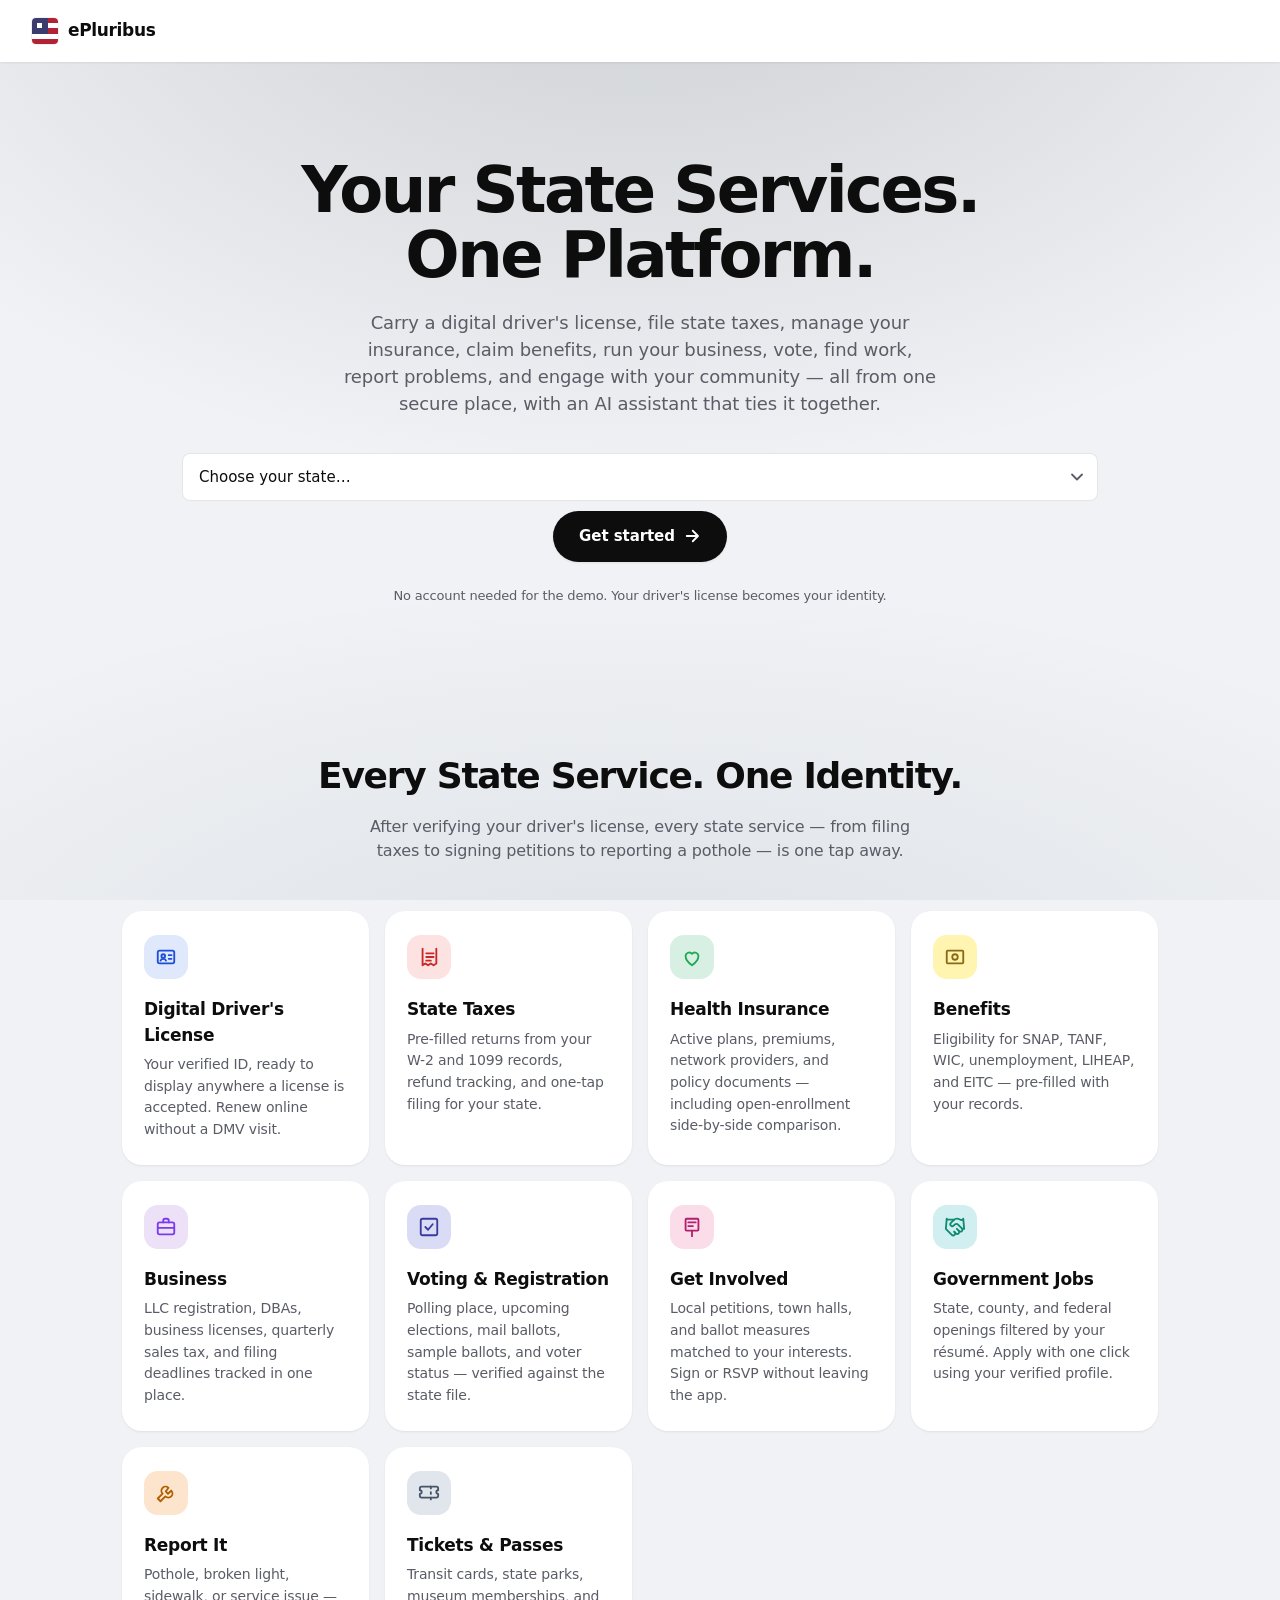
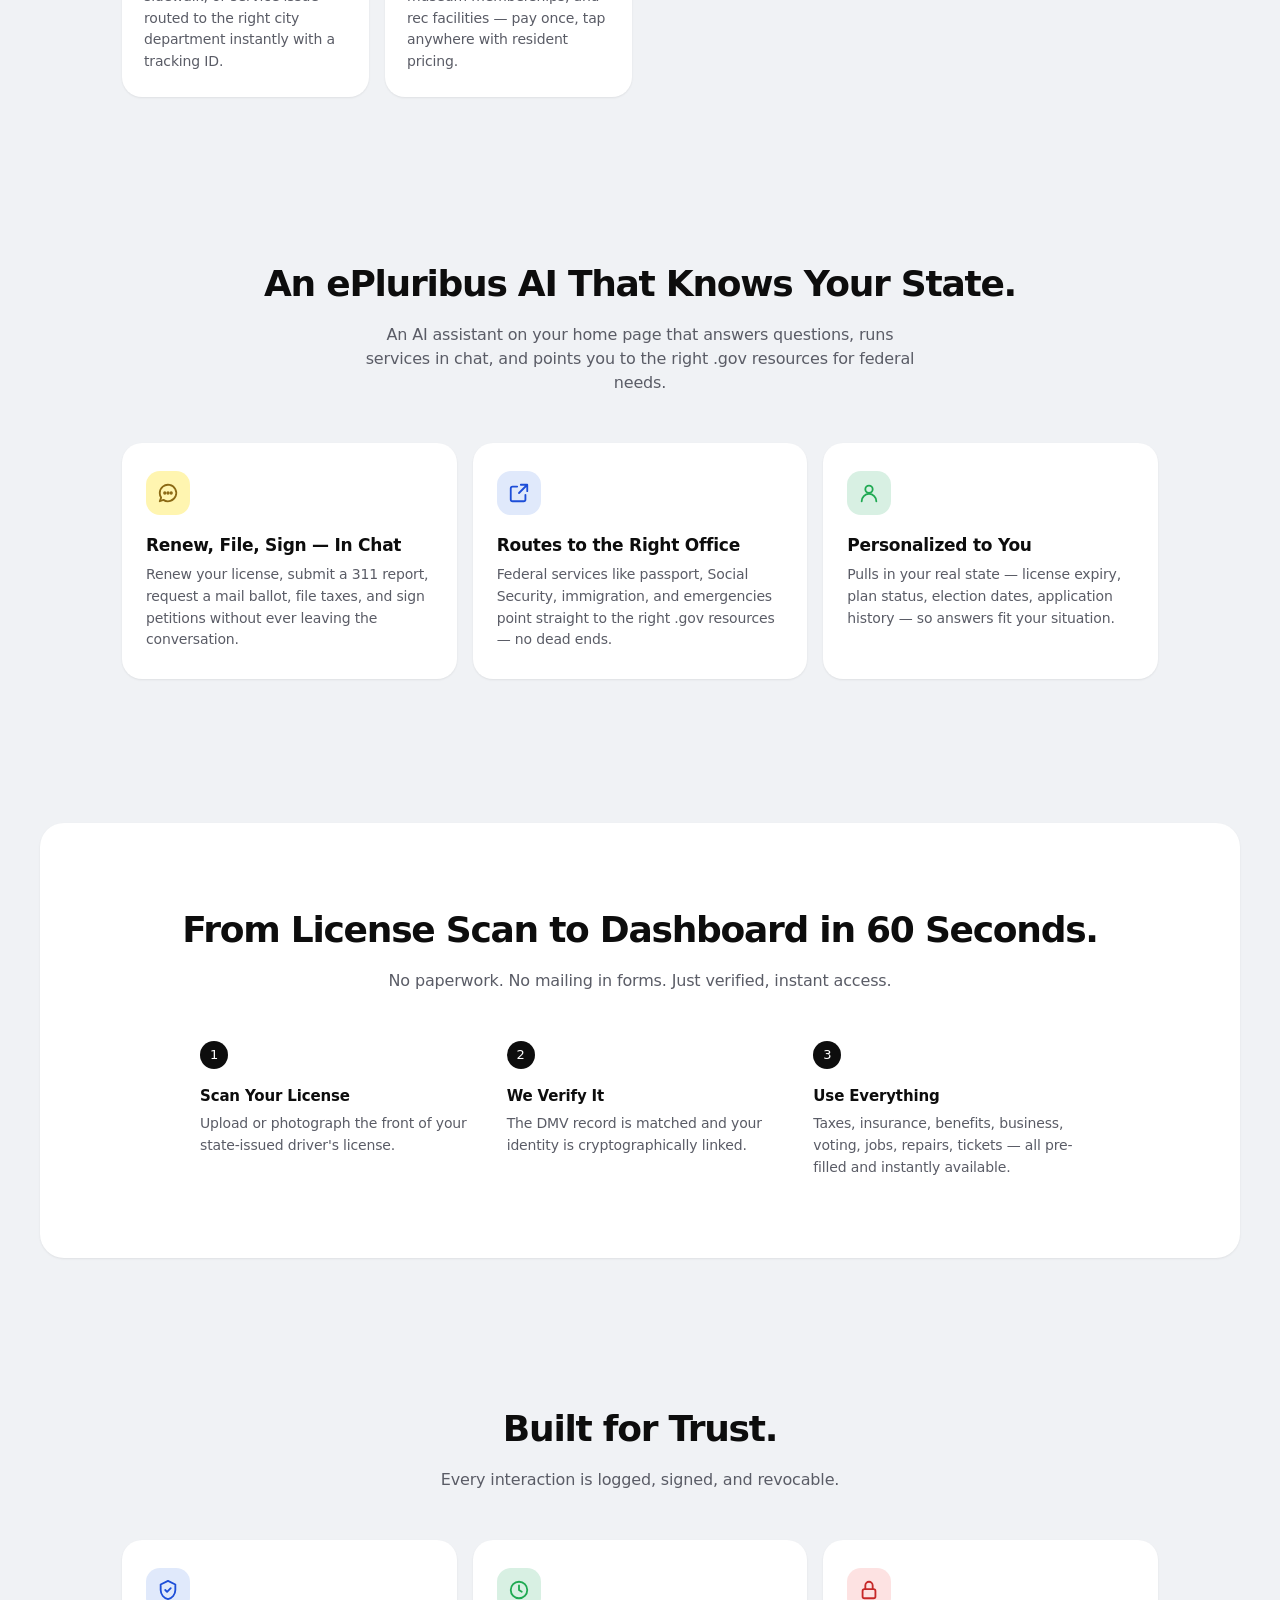
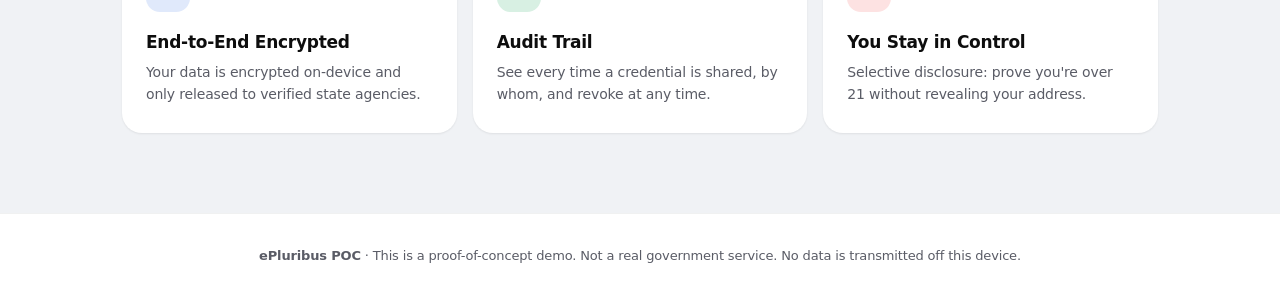
==== commit 3d0e0a97: "Apply per-state accent before first paint to stop the black-button flash When navigating between pag" ====
--- a/business.html
+++ b/business.html
@@ -4,6 +4,7 @@
   <meta charset="UTF-8">
   <meta name="viewport" content="width=device-width, initial-scale=1.0">
   <title>Business — ePluribus</title>
+  <script>try{var t=JSON.parse(sessionStorage.getItem('civic_theme')||'null');if(t){var s=document.documentElement.style;s.setProperty('--license-accent',t.accent);s.setProperty('--license-deep',t.deep);}}catch(e){}</script>
   <link rel="stylesheet" href="css/styles.css">
 </head>
 <body data-page="business">
--- a/css/styles.css
+++ b/css/styles.css
@@ -143,20 +143,29 @@
   letter-spacing: -0.005em;
 }
 .btn:hover { text-decoration: none; }
-.btn-primary { background: var(--diia-black); color: white; }
-.btn-primary:hover { background: #000; box-shadow: var(--shadow-2); }
+.btn-primary {
+  background: var(--license-accent, #0d0d0d);
+  color: white;
+  box-shadow: var(--shadow-1);
+}
+.btn-primary:hover {
+  background: color-mix(in srgb, var(--license-accent, #0d0d0d) 88%, black);
+  color: white;
+  box-shadow: var(--shadow-2);
+  transform: translateY(-1px);
+}
 .btn-secondary {
-  background: var(--surface);
+  background: var(--surface-2);
   color: var(--text);
   box-shadow: var(--shadow-1);
 }
-.btn-secondary:hover { box-shadow: var(--shadow-2); transform: translateY(-1px); }
+.btn-secondary:hover { background: var(--surface-3); box-shadow: var(--shadow-2); transform: translateY(-1px); }
 .btn-ghost { background: transparent; color: var(--text); font-weight: 500; }
 .btn-ghost:hover { background: var(--surface-2); }
 /* Bold yellow CTA — use for the most important call-to-action on a screen */
-.btn-accent { background: var(--license-accent, #c9a227); color: white; }
+.btn-accent { background: var(--license-accent, #0d0d0d); color: white; }
 .btn-accent:hover {
-  background: color-mix(in srgb, var(--license-accent, #c9a227) 88%, black);
+  background: color-mix(in srgb, var(--license-accent, #0d0d0d) 88%, black);
   box-shadow: var(--shadow-2);
 }
 .btn-lg { padding: 14px 26px; font-size: 15px; }
@@ -172,8 +181,8 @@
 .hero-eyebrow {
   display: inline-block;
   padding: 6px 14px;
-  background: color-mix(in srgb, var(--license-accent, #c9a227) 22%, white);
-  color: color-mix(in srgb, var(--license-accent, #c9a227) 70%, var(--diia-black));
+  background: color-mix(in srgb, var(--license-accent, #0d0d0d) 22%, white);
+  color: color-mix(in srgb, var(--license-accent, #0d0d0d) 70%, var(--diia-black));
   border-radius: var(--radius-pill);
   font-weight: 700;
   font-size: 12px;
@@ -205,17 +214,23 @@
   align-items: center;
 }
 .state-select {
-  padding: 12px 16px;
+  padding: 12px 40px 12px 16px;
   font-size: 15px;
   border-radius: var(--radius-sm);
   border: 1px solid var(--border-strong);
-  background: white;
+  background-color: white;
+  background-image: url("data:image/svg+xml;utf8,<svg xmlns='http://www.w3.org/2000/svg' width='12' height='8' viewBox='0 0 12 8' fill='none' stroke='%235a5c66' stroke-width='1.8' stroke-linecap='round' stroke-linejoin='round'><path d='M1 1.5l5 5 5-5'/></svg>");
+  background-repeat: no-repeat;
+  background-position: right 14px center;
+  appearance: none;
+  -webkit-appearance: none;
+  -moz-appearance: none;
   font-family: inherit;
   min-width: 240px;
   cursor: pointer;
-  transition: border-color 0.15s ease;
-}
-.state-select:hover { border-color: var(--text); }
+  transition: background-color 0.15s ease, border-color 0.15s ease;
+}
+.state-select:hover { background-color: var(--surface-2); }
 
 /* === Features Grid === */
 .features {
@@ -255,8 +270,8 @@
   display: grid;
   place-items: center;
   margin-bottom: 18px;
-  background: color-mix(in srgb, var(--license-accent, #c9a227) 18%, white);
-  color: color-mix(in srgb, var(--license-accent, #c9a227) 70%, var(--diia-black));
+  background: color-mix(in srgb, var(--license-accent, #0d0d0d) 18%, white);
+  color: color-mix(in srgb, var(--license-accent, #0d0d0d) 70%, var(--diia-black));
   border: none;
 }
 .feature-icon.blue   { background: #e0e9fb; color: #1d4ed8; }
@@ -484,7 +499,7 @@
 }
 .progress-fill {
   height: 100%;
-  background: var(--text);
+  background: var(--license-accent, var(--text));
   border-radius: 100px;
   width: 0;
   transition: width 0.4s ease;
@@ -530,8 +545,20 @@
   grid-template-columns: 64px 1fr;
   min-height: 100vh;
 }
+/* Suppress transitions on the sidebar (and its descendants) for one frame
+   after mount, so the initial 72→240px width settle when the cursor
+   happens to be over the sidebar at navigation time doesn't visibly
+   "close and reopen". JS strips this class after a couple of rAFs. */
+.sidebar.no-transitions,
+.sidebar.no-transitions *,
+.sidebar.no-transitions *::before,
+.sidebar.no-transitions *::after {
+  transition: none !important;
+}
 .sidebar {
-  background: var(--surface);
+  background: rgba(255, 255, 255, 0.55);
+  backdrop-filter: saturate(140%) blur(12px);
+  -webkit-backdrop-filter: saturate(140%) blur(12px);
   border-right: none;
   display: flex;
   flex-direction: column;
@@ -543,9 +570,19 @@
   overflow: hidden;
   z-index: 50;
   box-shadow: var(--shadow-1);
-  transition: width 0.2s ease, box-shadow 0.2s ease;
-}
-.sidebar:hover {
+  transition: width 0.2s ease, box-shadow 0.2s ease, background 0.2s ease, backdrop-filter 0.2s ease;
+}
+/* When expanded, drop the frost — solid white surface so the labels
+   read clearly without the gradient bleeding through behind them.
+   .force-open mirrors :hover so the sidebar can be held expanded on
+   navigation arrival until the user moves the cursor away (the
+   browser's :hover state isn't applied until a mouse event, so a
+   click→navigate would otherwise show a brief 72px collapsed flash). */
+.sidebar:hover,
+.sidebar.force-open {
+  background: var(--surface);
+  backdrop-filter: none;
+  -webkit-backdrop-filter: none;
   width: 240px;
   box-shadow: var(--shadow-3);
 }
@@ -560,7 +597,11 @@
 .sidebar:hover .brand span,
 .sidebar:hover nav a span,
 .sidebar:hover .user-info,
-.sidebar:hover .signout {
+.sidebar:hover .signout,
+.sidebar.force-open .brand span,
+.sidebar.force-open nav a span,
+.sidebar.force-open .user-info,
+.sidebar.force-open .signout {
   opacity: 1;
   pointer-events: auto;
 }
@@ -593,13 +634,13 @@
 }
 .sidebar nav a:hover { background: var(--surface-2); color: var(--text); text-decoration: none; }
 .sidebar nav a.active {
-  background: color-mix(in srgb, var(--license-accent, #c9a227) 22%, white);
-  color: color-mix(in srgb, var(--license-accent, #c9a227) 70%, var(--diia-black));
+  background: color-mix(in srgb, var(--license-accent, #0d0d0d) 22%, white);
+  color: color-mix(in srgb, var(--license-accent, #0d0d0d) 70%, var(--diia-black));
   font-weight: 700;
   box-shadow: none;
   border: none;
 }
-.sidebar nav a.active svg { color: color-mix(in srgb, var(--license-accent, #c9a227) 70%, var(--diia-black)); opacity: 1; }
+.sidebar nav a.active svg { color: color-mix(in srgb, var(--license-accent, #0d0d0d) 70%, var(--diia-black)); opacity: 1; }
 .sidebar nav a svg { flex-shrink: 0; opacity: 0.9; }
 
 .user-card {
@@ -612,7 +653,7 @@
   gap: 10px;
   transition: background 0.15s ease, border-color 0.15s ease, padding 0.15s ease;
 }
-.sidebar:not(:hover) .user-card {
+.sidebar:not(:hover):not(.force-open) .user-card {
   background: transparent;
   border-color: transparent;
   padding: 4px 9px;
@@ -666,16 +707,6 @@
   position: relative;
   isolation: isolate;
 }
-.main-content::before {
-  content: "";
-  position: absolute;
-  top: 0;
-  left: 0;
-  right: 0;
-  height: 3px;
-  background: var(--license-accent, var(--border));
-  z-index: 1;
-}
 .page-header {
   display: flex;
   align-items: flex-end;
@@ -771,8 +802,8 @@
   place-items: center;
   margin-bottom: 18px;
   /* Default falls back to a soft tint of the citizen's state-themed accent */
-  background: color-mix(in srgb, var(--license-accent, #c9a227) 18%, white);
-  color: color-mix(in srgb, var(--license-accent, #c9a227) 70%, var(--diia-black));
+  background: color-mix(in srgb, var(--license-accent, #0d0d0d) 18%, white);
+  color: color-mix(in srgb, var(--license-accent, #0d0d0d) 70%, var(--diia-black));
   border: none;
 }
 .service-icon.blue   { background: #e0e9fb; color: #1d4ed8; }
@@ -798,7 +829,6 @@
   display: flex;
   flex-direction: column;
   align-items: flex-start;
-  gap: 20px;
 }
 .license-card {
   width: 100%;
@@ -811,7 +841,9 @@
     repeating-linear-gradient(22deg, transparent 0 6px, rgba(255,255,255,0.025) 6px 7px),
     linear-gradient(135deg, var(--license-deep, #0a1138) 0%, #06092a 100%);
   color: white;
-  padding: 22px 24px;
+  padding: clamp(14px, 4.23cqi, 22px) clamp(16px, 4.62cqi, 24px);
+  container-type: inline-size;
+  container-name: license-card;
   position: relative;
   box-shadow:
     inset 0 1px 0 rgba(255,255,255,0.10),
@@ -878,8 +910,11 @@
       rgba(8, 12, 35, 0.65) 100%);
 }
 
+/* Inner-layout values use cqi so the card scales as a single unit.
+   1cqi = 1% of the card's inline size; clamped to keep text legible at
+   tiny widths and visually identical at the 520px max-width target. */
 .license-state {
-  font-size: 14px;
+  font-size: clamp(11px, 2.7cqi, 14px);
   font-weight: 600;
   text-transform: uppercase;
   letter-spacing: 0.10em;
@@ -890,7 +925,7 @@
   border-bottom: 1px solid var(--license-accent, rgba(255,255,255,0.4));
 }
 .license-type {
-  font-size: 10px;
+  font-size: clamp(8px, 1.92cqi, 10px);
   opacity: 0.7;
   text-transform: uppercase;
   letter-spacing: 0.14em;
@@ -902,10 +937,10 @@
 
 .passport-flag {
   position: absolute;
-  top: 18px;
-  right: 22px;
-  width: 38px;
-  height: 20px;
+  top: clamp(12px, 3.46cqi, 18px);
+  right: clamp(14px, 4.23cqi, 22px);
+  width: clamp(28px, 7.31cqi, 38px);
+  height: clamp(15px, 3.85cqi, 20px);
   border-radius: 2px;
   overflow: hidden;
   box-shadow: 0 1px 2px rgba(0,0,0,0.35), inset 0 0 0 0.5px rgba(0,0,0,0.15);
@@ -913,17 +948,18 @@
 }
 
 .license-portrait {
-  width: 78px;
-  height: 96px;
+  width: clamp(56px, 15cqi, 78px);
+  height: clamp(70px, 18.46cqi, 96px);
   border-radius: 6px;
   background: linear-gradient(180deg,
-    color-mix(in srgb, var(--license-accent, #c9a227) 28%, #2a3548) 0%,
+    color-mix(in srgb, var(--license-accent, #0d0d0d) 28%, #2a3548) 0%,
     #1a2236 100%);
   position: absolute;
-  top: 96px; left: 24px;
+  top: clamp(70px, 18.46cqi, 96px);
+  left: clamp(16px, 4.62cqi, 24px);
   display: grid;
   place-items: center;
-  font-size: 24px;
+  font-size: clamp(17px, 4.62cqi, 24px);
   font-weight: 600;
   color: rgba(255,255,255,0.92);
   letter-spacing: 0.05em;
@@ -937,13 +973,13 @@
 
 .license-fields {
   position: absolute;
-  top: 96px;
-  left: 116px;
-  right: 24px;
+  top: clamp(70px, 18.46cqi, 96px);
+  left: clamp(82px, 22.31cqi, 116px);
+  right: clamp(16px, 4.62cqi, 24px);
   z-index: 3;
 }
 .license-name {
-  font-size: 18px;
+  font-size: clamp(13px, 3.46cqi, 18px);
   font-weight: 600;
   letter-spacing: 0.02em;
   margin-bottom: 2px;
@@ -954,11 +990,11 @@
   text-shadow: 0 1px 0 rgba(0,0,0,0.30), 0 0 1px rgba(255,255,255,0.12);
 }
 .license-address {
-  font-size: 14px;
+  font-size: clamp(11px, 2.7cqi, 14px);
   font-weight: 500;
   letter-spacing: 0.05em;
   color: rgba(255,255,255,0.72);
-  margin-bottom: 12px;
+  margin-bottom: clamp(8px, 2.31cqi, 12px);
   white-space: nowrap;
   overflow: hidden;
   text-overflow: ellipsis;
@@ -966,21 +1002,23 @@
 }
 /* Meta fields fill the empty bottom half of the card in a 4-column grid.
    minmax(0, 1fr) forces truly equal columns regardless of content width
-   (otherwise long labels like "Date of Birth" can stretch their cell). */
+   (otherwise long labels like "Date of Birth" can stretch their cell).
+   Gap and font sizes scale with the card so the grid doesn't crowd or
+   spill at narrower widths. */
 .license-meta {
   position: absolute;
-  left: 24px;
-  right: 24px;
-  bottom: 22px;
+  left: clamp(16px, 4.62cqi, 24px);
+  right: clamp(16px, 4.62cqi, 24px);
+  bottom: clamp(14px, 4.23cqi, 22px);
   z-index: 3;
   display: grid;
   grid-template-columns: repeat(4, minmax(0, 1fr));
-  gap: 18px 24px;
+  gap: clamp(10px, 3.46cqi, 18px) clamp(12px, 4.62cqi, 24px);
 }
 .license-meta > div { line-height: 1.15; min-width: 0; }
 .license-meta span {
   display: block;
-  font-size: 9px;
+  font-size: clamp(7px, 1.73cqi, 9px);
   letter-spacing: 0.14em;
   text-transform: uppercase;
   opacity: 0.6;
@@ -990,7 +1028,7 @@
 }
 .license-meta strong {
   display: block;
-  font-size: 14px;
+  font-size: clamp(11px, 2.7cqi, 14px);
   font-weight: 600;
   letter-spacing: 0.02em;
   color: rgba(255,255,255,0.96);
@@ -1005,7 +1043,7 @@
   gap: 8px;
 }
 .license-num-line span {
-  font-size: 9px;
+  font-size: clamp(7px, 1.73cqi, 9px);
   letter-spacing: 0.20em;
   text-transform: uppercase;
   opacity: 0.65;
@@ -1013,7 +1051,7 @@
   color: rgba(255,255,255,0.85);
 }
 .license-num-line strong {
-  font-size: 14px;
+  font-size: clamp(11px, 2.7cqi, 14px);
   font-weight: 600;
   letter-spacing: 0.02em;
   color: rgba(255,255,255,0.96);
@@ -1030,6 +1068,12 @@
   aspect-ratio: 1.586 / 1;
   perspective: 1400px;
   position: relative;
+  cursor: pointer;
+}
+.license-flip:focus-visible {
+  outline: 2px solid var(--license-accent, #0d0d0d);
+  outline-offset: 4px;
+  border-radius: 18px;
 }
 .license-flip-inner {
   position: relative;
@@ -1063,7 +1107,7 @@
     linear-gradient(135deg, #0c2a6b 0%, #051538 100%);
   display: grid;
   place-items: center;
-  padding: 24px;
+  padding: clamp(16px, 4.62cqi, 24px);
   font-family: -apple-system, "Segoe UI", sans-serif;
 }
 .license-back-content {
@@ -1077,14 +1121,14 @@
   color: white;
 }
 .license-back-state {
-  font-size: 12px;
+  font-size: clamp(10px, 2.31cqi, 12px);
   font-weight: 600;
   text-transform: uppercase;
   letter-spacing: 0.20em;
   opacity: 0.88;
 }
 .license-back-label {
-  font-size: 10px;
+  font-size: clamp(8px, 1.92cqi, 10px);
   opacity: 0.55;
   text-transform: uppercase;
   letter-spacing: 0.18em;
@@ -1092,8 +1136,8 @@
   margin-top: -6px;
 }
 .license-qr-large {
-  width: 168px;
-  height: 168px;
+  width: clamp(120px, 32.31cqi, 168px);
+  height: clamp(120px, 32.31cqi, 168px);
   background: white;
   border-radius: 10px;
   padding: 8px;
@@ -1145,6 +1189,40 @@
 
 .license-actions { display: flex; gap: 10px; margin-top: 20px; flex-wrap: wrap; }
 
+/* Floating share/selective-disclosure button on the license front. Sits
+   in the upper-right corner — the driver's license front leaves that
+   area empty (no passport flag). Frosted white circle; click opens the
+   selective-share demo. event.stopPropagation in the inline handler
+   prevents the parent .license-flip from also flipping. */
+.license-share-btn {
+  position: absolute;
+  top: clamp(10px, 3.46cqi, 18px);
+  right: clamp(10px, 3.46cqi, 18px);
+  width: clamp(28px, 7.31cqi, 36px);
+  height: clamp(28px, 7.31cqi, 36px);
+  border-radius: 50%;
+  background: rgba(255, 255, 255, 0.14);
+  backdrop-filter: blur(8px);
+  -webkit-backdrop-filter: blur(8px);
+  border: 1px solid rgba(255, 255, 255, 0.22);
+  color: white;
+  cursor: pointer;
+  display: grid;
+  place-items: center;
+  z-index: 4;
+  transition: background 0.15s ease, transform 0.18s ease, border-color 0.15s ease;
+}
+.license-share-btn:hover {
+  background: rgba(255, 255, 255, 0.24);
+  border-color: rgba(255, 255, 255, 0.36);
+  transform: translateY(-1px);
+}
+.license-share-btn:focus-visible {
+  outline: 2px solid var(--license-accent, #0d0d0d);
+  outline-offset: 2px;
+}
+.license-share-btn svg { width: 60%; height: 60%; }
+
 /* === Wallet tabs + document panels === */
 .doc-tabs {
   display: flex;
@@ -1159,20 +1237,33 @@
   font: inherit;
   font-size: 13px;
   font-weight: 500;
-  padding: 8px 14px;
+  padding: 9px 15px;
   border-radius: 100px;
-  border: 1px solid var(--border-strong);
-  background: white;
+  border: none;
+  background: var(--surface-2);
   color: var(--text-muted);
+  box-shadow: var(--shadow-1);
   cursor: pointer;
-  transition: border-color 0.15s ease, color 0.15s ease, background 0.15s ease;
+  transition: background 0.15s ease, color 0.15s ease, box-shadow 0.18s ease, transform 0.18s ease;
   letter-spacing: -0.005em;
 }
-.doc-tab:hover { border-color: var(--text); color: var(--text); }
+.doc-tab:hover {
+  background: var(--surface-3);
+  color: var(--text);
+  box-shadow: var(--shadow-2);
+  transform: translateY(-1px);
+}
 .doc-tab.active {
-  background: var(--text);
-  border-color: var(--text);
+  background: var(--license-accent, #0d0d0d);
   color: white;
+  box-shadow: var(--shadow-1);
+  transform: none;
+}
+.doc-tab.active:hover {
+  background: color-mix(in srgb, var(--license-accent, #0d0d0d) 88%, black);
+  color: white;
+  box-shadow: var(--shadow-2);
+  transform: translateY(-1px);
 }
 .doc-tab svg { flex-shrink: 0; }
 
@@ -1718,6 +1809,12 @@
   aspect-ratio: 1.586 / 1;
   perspective: 1400px;
   position: relative;
+  cursor: pointer;
+}
+.doc-flip:focus-visible {
+  outline: 2px solid var(--license-accent, #0d0d0d);
+  outline-offset: 4px;
+  border-radius: 18px;
 }
 .doc-flip-inner {
   position: relative;
@@ -1880,6 +1977,17 @@
   display: inline-flex;
   align-items: stretch;
   position: relative;
+  border-radius: var(--radius-pill);
+  transition: box-shadow 0.18s ease;
+}
+/* When active, the pill carries its elevation as a single unit on the
+   group rather than per-segment, so the seam between main and bell
+   doesn't break the shadow shape. */
+.action-group[data-active="true"] {
+  box-shadow: var(--shadow-1);
+}
+.action-group[data-active="true"]:hover {
+  box-shadow: var(--shadow-2);
 }
 .action-main {
   white-space: nowrap;
@@ -1891,9 +1999,22 @@
   border-top-right-radius: 0;
   border-bottom-right-radius: 0;
 }
+/* Suppress per-button hover lift + shadow on the action-main when its
+   group is active — the elevation lives on the .action-group so the
+   connected pill stays visually unified. The JS swaps the main between
+   .btn-primary (inactive) and .btn-secondary (active), so we target
+   .action-main to cover both cases. */
+.action-group[data-active="true"] .action-main,
+.action-group[data-active="true"] .action-main:hover {
+  box-shadow: none;
+  transform: none;
+}
 /* Bell collapses to zero width when the group is inactive — width, padding,
    border, and opacity all animate together so the bell appears to slide
-   out of the right edge of the main button. */
+   out of the right edge of the main button. When the group becomes active,
+   the JS swaps .action-main from .btn-primary to .btn-secondary, so the
+   bell matches that secondary --surface-2 / --text style — the pill reads
+   as a single soft-gray segmented control. */
 .action-bell {
   display: inline-flex;
   align-items: center;
@@ -1902,11 +2023,11 @@
   padding: 0;
   border: 1px solid transparent;
   border-left-width: 0;
-  background: white;
+  background: var(--surface-2);
   color: var(--text);
   cursor: pointer;
-  border-top-right-radius: var(--radius-sm);
-  border-bottom-right-radius: var(--radius-sm);
+  border-top-right-radius: var(--radius-pill);
+  border-bottom-right-radius: var(--radius-pill);
   font: inherit;
   overflow: hidden;
   opacity: 0;
@@ -1914,21 +2035,34 @@
   white-space: nowrap;
   transition: max-width 0.28s cubic-bezier(0.2, 0.8, 0.2, 1),
               padding 0.28s cubic-bezier(0.2, 0.8, 0.2, 1),
+              background 0.15s ease,
               border-color 0.15s ease,
               border-left-width 0.28s cubic-bezier(0.2, 0.8, 0.2, 1),
               opacity 0.2s ease;
 }
+/* Active bell: same --surface-2 fill as the active .btn-secondary main —
+   the only visual seam is a subtle dark divider on the left. Hover bumps
+   to --surface-3 to mirror the main button's secondary hover. */
 .action-group[data-active="true"] .action-bell {
   max-width: 80px;
   padding: 0 10px;
-  border-color: var(--border-strong);
+  background: var(--surface-2);
+  color: var(--text);
+  border-color: transparent;
+  border-left-color: rgba(0, 0, 0, 0.10);
   border-left-width: 1px;
   opacity: 1;
   pointer-events: auto;
 }
-.action-group[data-active="true"] .action-bell:hover { border-color: var(--text); }
-.action-bell-icon { flex-shrink: 0; }
-.action-bell-chevron { flex-shrink: 0; opacity: 0.7; }
+.action-group[data-active="true"] .action-bell:hover {
+  background: var(--surface-3);
+  border-left-color: rgba(0, 0, 0, 0.16);
+}
+/* Bump stroke widths so the bell icons read at a similar visual weight
+   to the main button's font-weight: 600 text — otherwise the text on
+   the left looks heavier than the icon glyphs on the right. */
+.action-bell-icon { flex-shrink: 0; stroke-width: 2.4; }
+.action-bell-chevron { flex-shrink: 0; opacity: 0.7; stroke-width: 3; }
 
 /* Notification level menu (dropdown from the bell). */
 .notify-menu {
@@ -2133,8 +2267,13 @@
   transition: background 0.12s ease;
 }
 .town-hall:hover { background: var(--bg); }
-.town-hall:first-child { padding-top: 0; }
-.town-hall:last-child { border-bottom: none; padding-bottom: 0; }
+.town-hall:last-child { border-bottom: none; }
+/* When a .card wraps the town-hall list, trim its vertical padding so
+   the hover-background corners of the first/last items sit the same
+   distance from the card edges as they do horizontally (item margin
+   -6 + card-edge buffer = 18px each side; matching that here with
+   18px vertical padding). */
+.card:has(> .town-hall-list) { padding-top: 18px; padding-bottom: 18px; }
 .town-hall-summary {
   display: flex;
   align-items: center;
@@ -2162,6 +2301,11 @@
   transition: background 0.15s ease;
 }
 .list-item:hover { background: var(--surface-2); }
+/* List rows that are just an action button (e.g. "+ Upload additional
+   document" on the taxes page) shouldn't get the row hover-bg — the
+   button has its own hover state, and stacking a second highlight on
+   the parent row reads as a bug. */
+.list-item:has(> .btn-block):hover { background: transparent; }
 .list-item-icon {
   width: 38px;
   height: 38px;
@@ -2192,7 +2336,7 @@
 .badge-success { background: rgba(31, 169, 82, 0.14); color: #157a3b; }
 .badge-warning { background: rgba(255, 168, 0, 0.16); color: #b06a00; }
 .badge-danger  { background: rgba(224, 49, 49, 0.13); color: #b21f1f; }
-.badge-info    { background: color-mix(in srgb, var(--license-accent, #c9a227) 22%, white); color: color-mix(in srgb, var(--license-accent, #c9a227) 70%, var(--diia-black)); }
+.badge-info    { background: color-mix(in srgb, var(--license-accent, #0d0d0d) 22%, white); color: color-mix(in srgb, var(--license-accent, #0d0d0d) 70%, var(--diia-black)); }
 .badge-neutral { background: var(--surface-3); color: var(--text-muted); }
 .dot {
   width: 5px; height: 5px;
@@ -2201,26 +2345,11 @@
   background: currentColor;
 }
 
-/* === Disclaimer / banners === */
-.disclaimer {
-  background: var(--surface);
-  border: none;
-  box-shadow: var(--shadow-1);
-  color: var(--text-muted);
-  padding: 12px 16px;
-  border-radius: var(--radius);
-  font-size: 12.5px;
-  margin-bottom: 20px;
-  display: flex;
-  align-items: center;
-  gap: 10px;
-}
-
+/* === Status banners === */
 .banner-success {
-  background: rgba(4, 120, 87, 0.06);
-  border: 1px solid rgba(4, 120, 87, 0.20);
+  background: rgba(4, 120, 87, 0.10);
   color: #065f46;
-  padding: 12px 16px;
+  padding: 14px 18px;
   border-radius: var(--radius);
   font-size: 13.5px;
   margin-bottom: 20px;
@@ -2228,6 +2357,10 @@
   align-items: center;
   gap: 12px;
 }
+/* Restore display:none for the [hidden] attribute — the .banner-success
+   class's display:flex was beating the user-agent rule, so banners
+   marked hidden in HTML rendered anyway. */
+.banner-success[hidden] { display: none; }
 
 /* === Forms === Diia filled style — soft tile bg, no harsh borders */
 input[type="text"], input[type="email"], input[type="number"],
@@ -2245,8 +2378,29 @@
 }
 input:focus, select:focus, textarea:focus {
   outline: none;
-  background: var(--surface);
-  box-shadow: 0 0 0 2px var(--diia-black);
+  background-color: var(--surface);
+}
+/* Use :focus-visible so the 2-px ring only shows for keyboard
+   navigation — clicking a field shouldn't slap a harsh outline on
+   it. Tinted with the per-state accent for on-brand a11y. */
+input:focus-visible, select:focus-visible, textarea:focus-visible {
+  box-shadow: 0 0 0 2px var(--license-accent, #0d0d0d);
+}
+/* Replace the native <select> arrow with a custom chevron so it has
+   proper breathing room from the right edge instead of sitting flush
+   against it. Padding-right makes room for the arrow + spacing. */
+select {
+  padding-right: 40px;
+  background-image: url("data:image/svg+xml;utf8,<svg xmlns='http://www.w3.org/2000/svg' width='12' height='8' viewBox='0 0 12 8' fill='none' stroke='%235a5c66' stroke-width='1.8' stroke-linecap='round' stroke-linejoin='round'><path d='M1 1.5l5 5 5-5'/></svg>");
+  background-repeat: no-repeat;
+  background-position: right 16px center;
+  appearance: none;
+  -webkit-appearance: none;
+  -moz-appearance: none;
+  cursor: pointer;
+}
+select:focus {
+  background-image: url("data:image/svg+xml;utf8,<svg xmlns='http://www.w3.org/2000/svg' width='12' height='8' viewBox='0 0 12 8' fill='none' stroke='%230d0d0d' stroke-width='1.8' stroke-linecap='round' stroke-linejoin='round'><path d='M1 1.5l5 5 5-5'/></svg>");
 }
 .form-row { margin-bottom: 14px; }
 .form-row label {
@@ -2312,8 +2466,8 @@
   width: 36px;
   height: 36px;
   border-radius: 50%;
-  background: color-mix(in srgb, var(--license-accent, #c9a227) 22%, white);
-  color: color-mix(in srgb, var(--license-accent, #c9a227) 70%, var(--diia-black));
+  background: color-mix(in srgb, var(--license-accent, #0d0d0d) 22%, white);
+  color: color-mix(in srgb, var(--license-accent, #0d0d0d) 70%, var(--diia-black));
   display: grid;
   place-items: center;
   flex-shrink: 0;
@@ -2425,7 +2579,7 @@
   font-weight: 600;
   transition: background 0.15s ease;
 }
-.chatbot-suggestion:hover { background: color-mix(in srgb, var(--license-accent, #c9a227) 22%, white); }
+.chatbot-suggestion:hover { background: color-mix(in srgb, var(--license-accent, #0d0d0d) 22%, white); }
 
 .chatbot-input {
   display: flex;
@@ -2445,14 +2599,16 @@
 }
 .chatbot-input input:focus {
   background: var(--surface);
-  box-shadow: 0 0 0 2px var(--diia-black);
   outline: none;
+}
+.chatbot-input input:focus-visible {
+  box-shadow: 0 0 0 2px var(--license-accent, #0d0d0d);
 }
 .chatbot-input button {
   width: 40px;
   height: 40px;
   border-radius: var(--radius-pill);
-  background: var(--license-accent, #c9a227);
+  background: var(--license-accent, #0d0d0d);
   color: white;
   border: none;
   cursor: pointer;
@@ -2462,7 +2618,7 @@
   transition: background 0.15s ease, transform 0.12s ease;
 }
 .chatbot-input button:hover {
-  background: color-mix(in srgb, var(--license-accent, #c9a227) 88%, black);
+  background: color-mix(in srgb, var(--license-accent, #0d0d0d) 88%, black);
 }
 .chatbot-input button:active { transform: scale(0.94); }
 .chatbot-disclaimer {
@@ -2715,18 +2871,9 @@
   .scanned-info { grid-template-columns: 1fr; }
   .howit-grid { grid-template-columns: 1fr; gap: 32px; }
   .features-grid { grid-template-columns: 1fr; }
-  .license-name { font-size: 15px; margin-bottom: 1px; }
-  .license-address { font-size: 12px; margin-bottom: 8px; }
-  .passport-flag { width: 32px; height: 17px; top: 16px; right: 18px; }
-  .license-portrait { width: 64px; height: 80px; font-size: 20px; top: 86px; left: 22px; }
-  .license-fields { left: 96px; top: 86px; }
+  /* license-card internals scale via container queries on .license-card itself,
+     so no per-breakpoint overrides needed here. Just the glyph opacity tweak. */
   .license-glyph { opacity: 0.50; }
-  .license-meta { left: 20px; right: 20px; bottom: 18px; gap: 12px 14px; }
-  .license-meta strong { font-size: 12px; }
-  .license-meta span { font-size: 8px; letter-spacing: 0.10em; margin-bottom: 2px; }
-  .license-num-line { margin-top: 4px; gap: 6px; }
-  .license-num-line strong { font-size: 12px; }
-  .license-num-line span { font-size: 8px; }
   .license-qr-large { width: 134px; height: 134px; padding: 6px; }
 }
 
@@ -2734,6 +2881,14 @@
    Used on the healthcare page to keep each card terse until the user
    shows interest. Uses grid-rows trick so transitions are smooth. */
 .plan-tile { transition: box-shadow 0.18s ease, transform 0.18s ease; }
+/* Plan-tile columns are narrower than .info-field's 200px min-width,
+   so the four summary fields (Deductible/OOP/Effective/Renews etc.)
+   were stacking one-per-row. Drop the min-width inside plan tiles so
+   they render as a 2x2. */
+.plan-tile .scanned-info .info-field {
+  min-width: 0;
+  flex-basis: calc(50% - 4px);
+}
 .plan-tile:hover { box-shadow: var(--shadow-lg); transform: translateY(-1px); }
 .plan-extra {
   display: grid;
@@ -2796,7 +2951,7 @@
   min-height: 100vh;
   display: flex;
   flex-direction: column;
-  background: var(--bg);
+  background: transparent;
 }
 .chatbot-inline.chatbot-hero {
   height: 100vh;
@@ -2933,7 +3088,7 @@
   margin-bottom: 6px;
   background:
     radial-gradient(circle,
-      color-mix(in srgb, var(--license-accent, #c9a227) 70%, transparent) 0%,
+      color-mix(in srgb, var(--license-accent, #0d0d0d) 70%, transparent) 0%,
       transparent 65%),
     var(--text);
   background-size: 250% 250%, 100% 100%;
@@ -2997,7 +3152,11 @@
   max-width: 80%;
 }
 
-/* Floating composer pinned to the bottom of the viewport, centered. */
+/* Floating composer pinned to the bottom of the viewport, centered.
+   Transparent so the body's per-state gradient wash shows through —
+   messages don't actually scroll past the composer (the thread above
+   has its own overflow-y: auto), so no fade-to-bg is needed for
+   legibility. */
 .chatbot-inline.chatbot-hero .chatbot-composer {
   position: sticky;
   bottom: 0;
@@ -3005,7 +3164,7 @@
   max-width: 760px;
   margin: 0 auto;
   padding: 12px 24px 16px;
-  background: linear-gradient(to bottom, transparent 0%, var(--bg) 28%);
+  background: transparent;
 }
 .chatbot-inline.chatbot-hero .chatbot-suggestions {
   border-top: none;
@@ -3045,11 +3204,16 @@
 .chatbot-inline.chatbot-hero .chatbot-input button {
   width: 48px;
   height: 48px;
-  background: var(--diia-black);
+  background: var(--license-accent, #0d0d0d);
   color: white;
   box-shadow: var(--shadow-1);
-}
-.chatbot-inline.chatbot-hero .chatbot-input button:hover { background: #000; box-shadow: var(--shadow-2); }
+  transition: background 0.15s ease, box-shadow 0.18s ease, transform 0.18s ease;
+}
+.chatbot-inline.chatbot-hero .chatbot-input button:hover {
+  background: color-mix(in srgb, var(--license-accent, #0d0d0d) 88%, black);
+  box-shadow: var(--shadow-2);
+  transform: translateY(-1px);
+}
 .chatbot-inline.chatbot-hero .chatbot-disclaimer {
   padding: 8px 0 4px;
   font-size: 11px;
@@ -3066,3 +3230,46 @@
   .chatbot-inline.chatbot-hero .chatbot-input input { padding: 14px 18px; font-size: 15px; }
   .chatbot-inline.chatbot-hero .chatbot-input button { width: 44px; height: 44px; }
 }
+
+/* Resources that live below the chatbot hero on the dashboard.
+   .main-content-chatbot strips its own padding so the hero can be
+   full-bleed; this wrapper restores the standard page padding for
+   the Quick Services tile grid and Recent Activity / For You cards. */
+.dashboard-extras {
+  padding: 56px 44px 72px;
+  max-width: 1200px;
+  width: 100%;
+  margin: 0 auto;
+}
+@media (max-width: 900px) {
+  .dashboard-extras { padding: 32px 20px 48px; }
+}
+
+/* Soft per-state background gradient wash — two domes, Diia-style.
+   Top-anchored radial uses --license-accent (per-state warm/cool tone)
+   pre-mixed with --license-deep at 70/30 so high-luminosity accents
+   (GA peach, AZ/CO tan, AK/CT slate) carry enough weight against the
+   light --bg; saturated accents (CA gold, TX terracotta, FL teal) stay
+   distinctive. Bottom-anchored radial uses --license-deep alone — adds
+   a subtle cool ground glow that reads similarly across states. Both
+   fade to transparent and layer over the body's --bg color. Fixed
+   attachment so the washes stay anchored to the viewport as the user
+   scrolls. */
+body {
+  background:
+    radial-gradient(
+      ellipse 1400px 900px at 50% -100px,
+      color-mix(in srgb,
+        color-mix(in srgb, var(--license-accent, #0d0d0d) 70%, var(--license-deep, #0a1f3a)) 16%,
+        transparent
+      ) 0%,
+      transparent 65%
+    ),
+    radial-gradient(
+      ellipse 1600px 700px at 50% calc(100% + 100px),
+      color-mix(in srgb, var(--license-deep, #0a1f3a) 8%, transparent) 0%,
+      transparent 60%
+    );
+  background-attachment: fixed;
+  background-color: var(--bg);
+}
